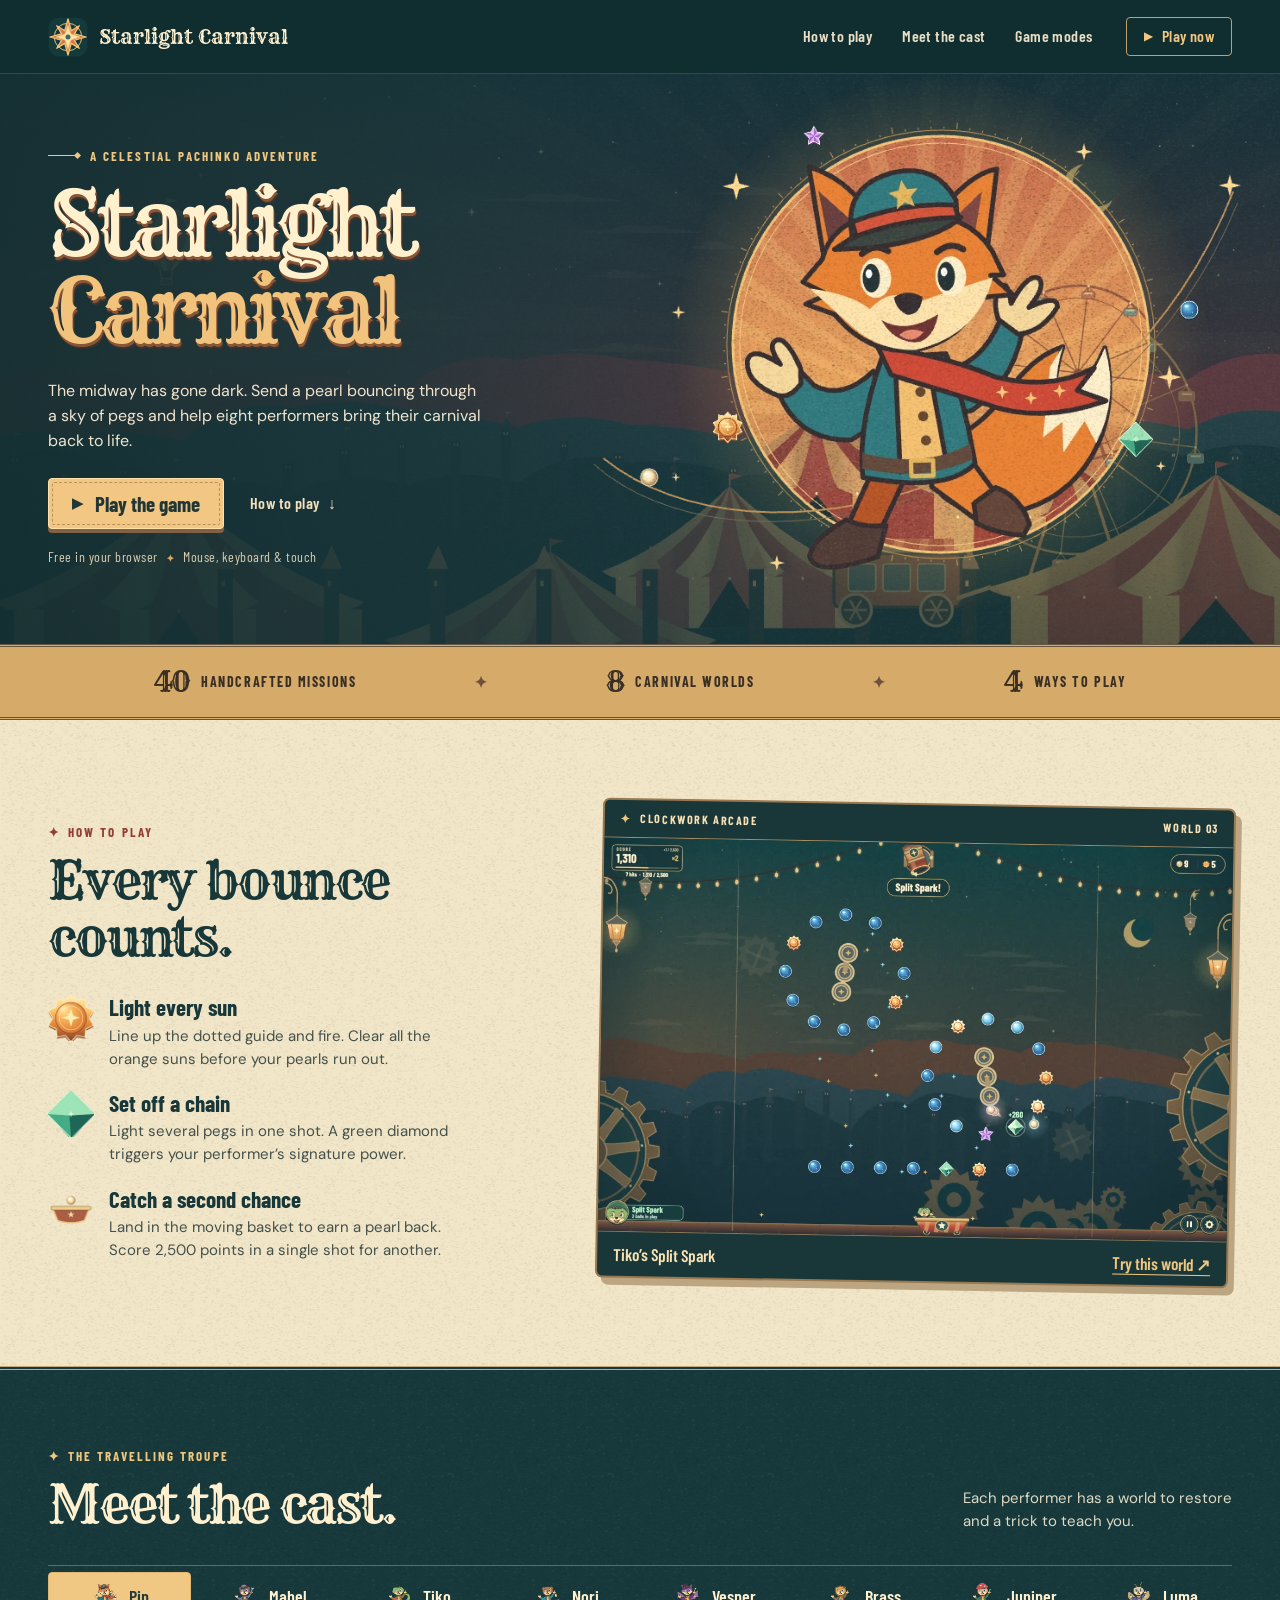
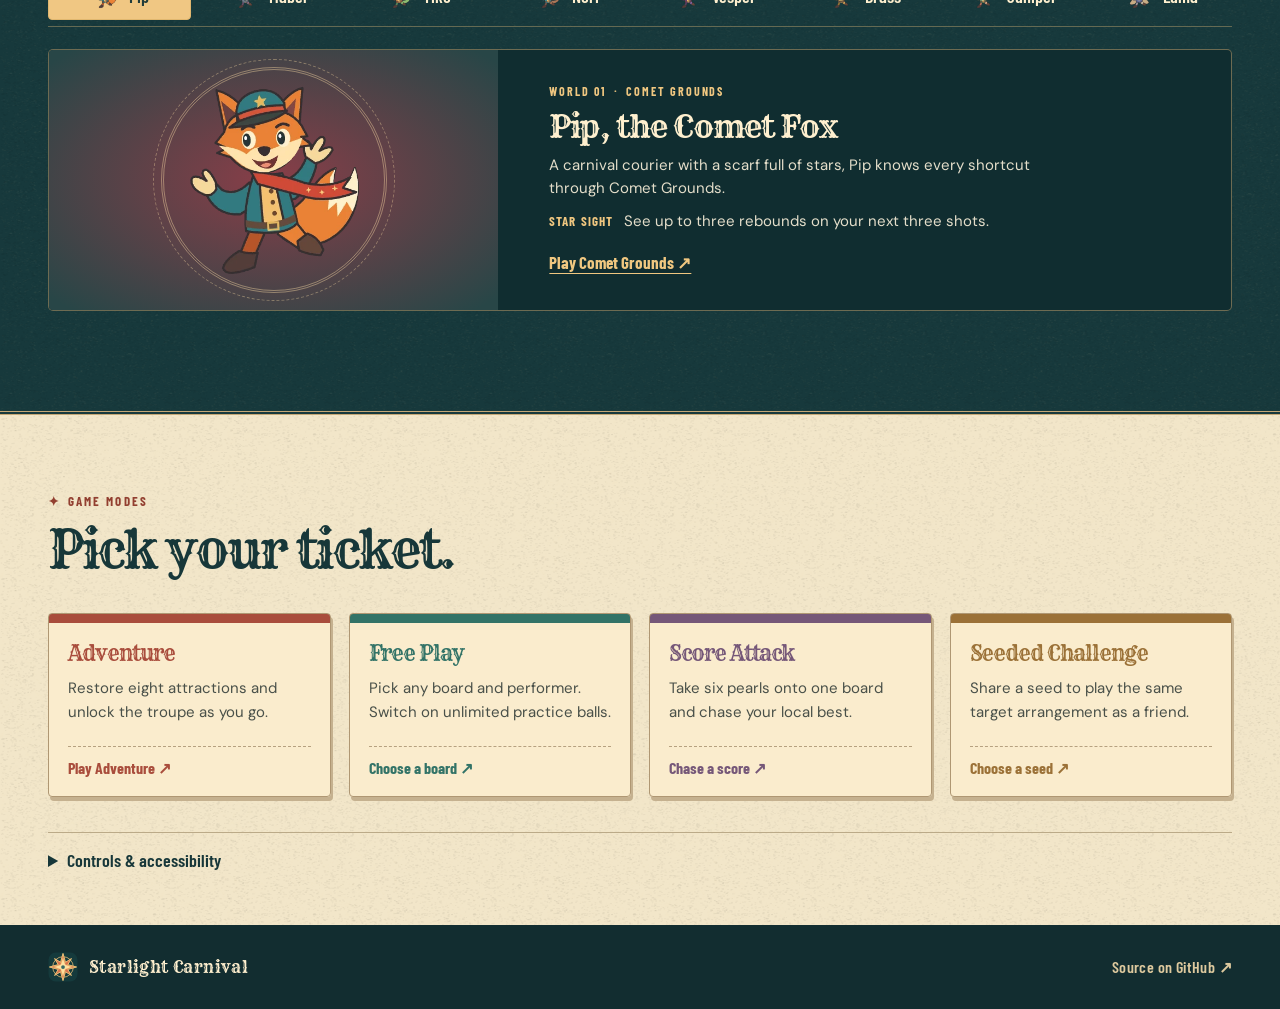
==== index.html @ bef86de9 "Publish Starlight Carnival with a playable midway and illustrated game site" ====
<!doctype html>
<html lang="en">
  <head>
    <meta charset="utf-8" />
    <meta name="viewport" content="width=device-width,initial-scale=1" />
    <meta name="theme-color" content="#173638" />
    <title>Starlight Carnival · A celestial pachinko adventure</title>
    <meta
      name="description"
      content="Aim, bounce and light up a travelling carnival. Play 40 handcrafted pachinko missions with eight celestial performers, right in your browser."
    />
    <meta property="og:title" content="Starlight Carnival" />
    <meta
      property="og:description"
      content="A celestial pachinko adventure. Eight performers. Forty missions. One travelling carnival to light up again."
    />
    <meta property="og:type" content="website" />
    <meta
      property="og:image"
      content="https://nearbycoder.github.io/starlight-carnival/assets/midway/postcard.png"
    />
    <meta name="twitter:card" content="summary_large_image" />
    <link rel="icon" href="./assets/icon.svg" type="image/svg+xml" />
    <link rel="preconnect" href="https://fonts.googleapis.com" />
    <link rel="preconnect" href="https://fonts.gstatic.com" crossorigin />
    <link
      href="https://fonts.googleapis.com/css2?family=Barlow+Condensed:wght@500;600;700;800&family=DM+Sans:wght@400;500;600;700&family=Rye&display=swap"
      rel="stylesheet"
    />
    <link rel="stylesheet" href="./assets/midway.css" />
    <script defer src="./assets/midway.js"></script>
  </head>
  <body>
    <a class="skip" href="#main">Skip to content</a>
    <header>
      <div class="wrap mast">
        <a class="brand" href="./" aria-label="Starlight Carnival home"
          ><img alt="" width="40" height="40" src="./assets/icon.svg" /><span
            >Starlight Carnival</span
          ></a
        >
        <nav aria-label="Main navigation">
          <a href="#how">How to play</a><a href="#cast">Meet the cast</a
          ><a href="#modes">Game modes</a>
        </nav>
        <a class="entry" href="./play/index.html?mode=adventure"
          ><span aria-hidden="true">▶</span> Play now</a
        >
      </div>
    </header>
    <main id="main">
      <section class="hero" aria-labelledby="hero-title">
        <div class="wrap hero-grid">
          <div class="hero-copy">
            <p class="kicker"><span></span>A celestial pachinko adventure</p>
            <h1 id="hero-title">Starlight<br /><em>Carnival</em></h1>
            <p class="lede">
              The midway has gone dark. Send a pearl bouncing through a sky of
              pegs and help eight performers bring their carnival back to life.
            </p>
            <div class="actions">
              <a class="ticket" href="./play/index.html?mode=adventure"
                ><span aria-hidden="true">▶</span> Play the game</a
              ><a class="quiet-link" href="#how"
                >How to play <span aria-hidden="true">↓</span></a
              >
            </div>
            <p class="platform">
              Free in your browser <b>✦</b> Mouse, keyboard &amp; touch
            </p>
          </div>
          <div class="hero-art">
            <img
              width="860"
              height="660"
              fetchpriority="high"
              src="./assets/midway/comet-poster.webp"
              alt="Pip the Comet Fox waves from a sunset carnival surrounded by stars and jewel pegs."
            />
          </div>
        </div>
      </section>
      <div class="bill">
        <div class="wrap bill-inner">
          <span><strong>40</strong> handcrafted missions</span
          ><i aria-hidden="true">✦</i
          ><span><strong>8</strong> carnival worlds</span
          ><i aria-hidden="true">✦</i
          ><span><strong>4</strong> ways to play</span>
        </div>
      </div>
      <section id="how" class="paper">
        <div class="wrap how-grid">
          <div>
            <p class="eyebrow">How to play</p>
            <h2>Every bounce<br />counts.</h2>
            <ol class="rules">
              <li>
                <img
                  src="./assets/midway/sun.webp"
                  width="46"
                  height="46"
                  alt=""
                />
                <div>
                  <h3>Light every sun</h3>
                  <p>
                    Line up the dotted guide and fire. Clear all the orange suns
                    before your pearls run out.
                  </p>
                </div>
              </li>
              <li>
                <img
                  src="./assets/midway/gem.webp"
                  width="46"
                  height="46"
                  alt=""
                />
                <div>
                  <h3>Set off a chain</h3>
                  <p>
                    Light several pegs in one shot. A green diamond triggers
                    your performer’s signature power.
                  </p>
                </div>
              </li>
              <li>
                <img
                  src="./assets/midway/basket.webp"
                  width="46"
                  height="46"
                  alt=""
                />
                <div>
                  <h3>Catch a second chance</h3>
                  <p>
                    Land in the moving basket to earn a pearl back. Score 2,500
                    points in a single shot for another.
                  </p>
                </div>
              </li>
            </ol>
          </div>
          <figure class="game-card">
            <div class="frame-top">
              <span>Clockwork Arcade</span><span>World 03</span>
            </div>
            <img
              src="./assets/midway/multiball.webp"
              width="1080"
              height="675"
              loading="lazy"
              alt="Three glowing pearls fall through the clockwork board after Tiko activates Split Spark."
            />
            <figcaption>
              <span>Tiko’s Split Spark</span
              ><a href="./play/index.html?mode=free-play&amp;world=3"
                >Try this world ↗</a
              >
            </figcaption>
          </figure>
        </div>
      </section>
      <section id="cast" class="troupe">
        <div class="wrap">
          <p class="eyebrow">The travelling troupe</p>
          <div class="section-head">
            <h2>Meet the cast.</h2>
            <p>
              Each performer has a world to restore<br class="wide" />
              and a trick to teach you.
            </p>
          </div>
          <div
            class="act-picker"
            role="group"
            aria-label="Choose a performer"
            hidden
          >
            <button
              type="button"
              data-act="1"
              aria-controls="act-1"
              aria-pressed="true"
            >
              <img
                src="./assets/midway/act-1.webp"
                width="33"
                height="36"
                alt=""
                loading="lazy"
              />Pip</button
            ><button
              type="button"
              data-act="2"
              aria-controls="act-2"
              aria-pressed="false"
            >
              <img
                src="./assets/midway/act-2.webp"
                width="33"
                height="36"
                alt=""
                loading="lazy"
              />Mabel</button
            ><button
              type="button"
              data-act="3"
              aria-controls="act-3"
              aria-pressed="false"
            >
              <img
                src="./assets/midway/act-3.webp"
                width="33"
                height="36"
                alt=""
                loading="lazy"
              />Tiko</button
            ><button
              type="button"
              data-act="4"
              aria-controls="act-4"
              aria-pressed="false"
            >
              <img
                src="./assets/midway/act-4.webp"
                width="33"
                height="36"
                alt=""
                loading="lazy"
              />Nori</button
            ><button
              type="button"
              data-act="5"
              aria-controls="act-5"
              aria-pressed="false"
            >
              <img
                src="./assets/midway/act-5.webp"
                width="33"
                height="36"
                alt=""
                loading="lazy"
              />Vesper</button
            ><button
              type="button"
              data-act="6"
              aria-controls="act-6"
              aria-pressed="false"
            >
              <img
                src="./assets/midway/act-6.webp"
                width="33"
                height="36"
                alt=""
                loading="lazy"
              />Brass</button
            ><button
              type="button"
              data-act="7"
              aria-controls="act-7"
              aria-pressed="false"
            >
              <img
                src="./assets/midway/act-7.webp"
                width="33"
                height="36"
                alt=""
                loading="lazy"
              />Juniper</button
            ><button
              type="button"
              data-act="8"
              aria-controls="act-8"
              aria-pressed="false"
            >
              <img
                src="./assets/midway/act-8.webp"
                width="33"
                height="36"
                alt=""
                loading="lazy"
              />Luma
            </button>
          </div>
          <article class="act" id="act-1">
            <div class="act-portrait" style="--act-color: #893e48">
              <img
                src="./assets/midway/act-1.webp"
                width="470"
                height="430"
                loading="lazy"
                alt="Pip, the Comet Fox"
              />
            </div>
            <div class="act-copy">
              <p class="act-number">World 01 &nbsp;·&nbsp; Comet Grounds</p>
              <h3>Pip, the Comet Fox</h3>
              <p>
                A carnival courier with a scarf full of stars, Pip knows every
                shortcut through Comet Grounds.
              </p>
              <p>
                <b class="power-name">Star Sight</b> See up to three rebounds on
                your next three shots.
              </p>
              <a
                class="world-link"
                href="./play/index.html?mode=free-play&amp;world=1"
                >Play Comet Grounds ↗</a
              >
            </div>
          </article>
          <article class="act" id="act-2">
            <div class="act-portrait" style="--act-color: #505776">
              <img
                src="./assets/midway/act-2.webp"
                width="470"
                height="430"
                loading="lazy"
                alt="Mabel, the Moon Bear"
              />
            </div>
            <div class="act-copy">
              <p class="act-number">World 02 &nbsp;·&nbsp; Moonwork Midway</p>
              <h3>Mabel, the Moon Bear</h3>
              <p>
                When the Moonwheel stalls, Mabel arrives with a steady paw and
                an oversized wrench.
              </p>
              <p>
                <b class="power-name">Moon Basket</b> Double the basket’s width
                for this shot and the next two.
              </p>
              <a
                class="world-link"
                href="./play/index.html?mode=free-play&amp;world=2"
                >Play Moonwork Midway ↗</a
              >
            </div>
          </article>
          <article class="act" id="act-3">
            <div class="act-portrait" style="--act-color: #674635">
              <img
                src="./assets/midway/act-3.webp"
                width="470"
                height="430"
                loading="lazy"
                alt="Tiko, the Clockwork Gecko"
              />
            </div>
            <div class="act-copy">
              <p class="act-number">World 03 &nbsp;·&nbsp; Clockwork Arcade</p>
              <h3>Tiko, the Clockwork Gecko</h3>
              <p>
                Every button in the Clockwork Arcade has a purpose. Tiko intends
                to press them all.
              </p>
              <p>
                <b class="power-name">Split Spark</b> Release two more pearls
                into the current shot.
              </p>
              <a
                class="world-link"
                href="./play/index.html?mode=free-play&amp;world=3"
                >Play Clockwork Arcade ↗</a
              >
            </div>
          </article>
          <article class="act" id="act-4">
            <div class="act-portrait" style="--act-color: #287d80">
              <img
                src="./assets/midway/act-4.webp"
                width="470"
                height="430"
                loading="lazy"
                alt="Nori, the Tide Otter"
              />
            </div>
            <div class="act-copy">
              <p class="act-number">World 04 &nbsp;·&nbsp; Lantern Lagoon</p>
              <h3>Nori, the Tide Otter</h3>
              <p>
                Nori keeps the lanterns afloat and the audience on its toes at
                the lagoon’s floating stage.
              </p>
              <p>
                <b class="power-name">Bubble Lift</b> Give each pearl one upward
                rescue above the drain.
              </p>
              <a
                class="world-link"
                href="./play/index.html?mode=free-play&amp;world=4"
                >Play Lantern Lagoon ↗</a
              >
            </div>
          </article>
          <article class="act" id="act-5">
            <div class="act-portrait" style="--act-color: #773958">
              <img
                src="./assets/midway/act-5.webp"
                width="470"
                height="430"
                loading="lazy"
                alt="Vesper, the Velvet Bat"
              />
            </div>
            <div class="act-copy">
              <p class="act-number">
                World 05 &nbsp;·&nbsp; Velvet Sky Theatre
              </p>
              <h3>Vesper, the Velvet Bat</h3>
              <p>
                Behind the velvet curtains, Vesper turns each shot into a little
                piece of stage magic.
              </p>
              <p>
                <b class="power-name">Echo Pulse</b> Send out a ring that lights
                nearby pegs.
              </p>
              <a
                class="world-link"
                href="./play/index.html?mode=free-play&amp;world=5"
                >Play Velvet Sky Theatre ↗</a
              >
            </div>
          </article>
          <article class="act" id="act-6">
            <div class="act-portrait" style="--act-color: #8c4e3e">
              <img
                src="./assets/midway/act-6.webp"
                width="470"
                height="430"
                loading="lazy"
                alt="Brass, the Lion Automaton"
              />
            </div>
            <div class="act-copy">
              <p class="act-number">
                World 06 &nbsp;·&nbsp; Brassbound Heights
              </p>
              <h3>Brass, the Lion Automaton</h3>
              <p>
                The pavilion’s retired strongman speaks softly enough to hear
                the Great Gong sing.
              </p>
              <p>
                <b class="power-name">Meteor Ball</b> Pierce the first six pegs
                on your next shot.
              </p>
              <a
                class="world-link"
                href="./play/index.html?mode=free-play&amp;world=6"
                >Play Brassbound Heights ↗</a
              >
            </div>
          </article>
          <article class="act" id="act-7">
            <div class="act-portrait" style="--act-color: #39614e">
              <img
                src="./assets/midway/act-7.webp"
                width="470"
                height="430"
                loading="lazy"
                alt="Juniper, the Garden Witch"
              />
            </div>
            <div class="act-copy">
              <p class="act-number">World 07 &nbsp;·&nbsp; Wildbloom Gardens</p>
              <h3>Juniper, the Garden Witch</h3>
              <p>
                Juniper tends her greenhouse by lantern light, coaxing springy
                vines from the garden floor.
              </p>
              <p>
                <b class="power-name">Vine Bridge</b> Grow a curved vine that
                bounces pearls back into play.
              </p>
              <a
                class="world-link"
                href="./play/index.html?mode=free-play&amp;world=7"
                >Play Wildbloom Gardens ↗</a
              >
            </div>
          </article>
          <article class="act" id="act-8">
            <div class="act-portrait" style="--act-color: #384a75">
              <img
                src="./assets/midway/act-8.webp"
                width="470"
                height="430"
                loading="lazy"
                alt="Luma, the Star Moth"
              />
            </div>
            <div class="act-copy">
              <p class="act-number">World 08 &nbsp;·&nbsp; Starlight Summit</p>
              <h3>Luma, the Star Moth</h3>
              <p>
                Quiet wings and a steady light guide Luma to the carnival’s
                great lantern.
              </p>
              <p>
                <b class="power-name">Constellation</b> Link up to five suns.
                Strike one to light them all.
              </p>
              <a
                class="world-link"
                href="./play/index.html?mode=free-play&amp;world=8"
                >Play Starlight Summit ↗</a
              >
            </div>
          </article>
        </div>
      </section>
      <section id="modes" class="paper modes">
        <div class="wrap">
          <p class="eyebrow">Game modes</p>
          <h2>Pick your ticket.</h2>
          <div class="tickets">
            <a href="./play/index.html?mode=adventure" style="--stripe: #a94d3c"
              ><span>Adventure</span>
              <p>Restore eight attractions and unlock the troupe as you go.</p>
              <strong>Play Adventure ↗</strong></a
            >
            <a href="./play/index.html?mode=free-play" style="--stripe: #327367"
              ><span>Free Play</span>
              <p>
                Pick any board and performer. Switch on unlimited practice
                balls.
              </p>
              <strong>Choose a board ↗</strong></a
            >
            <a
              href="./play/index.html?mode=score-attack"
              style="--stripe: #755778"
              ><span>Score Attack</span>
              <p>Take six pearls onto one board and chase your local best.</p>
              <strong>Chase a score ↗</strong></a
            >
            <a href="./play/index.html?mode=seeded" style="--stripe: #9b7137"
              ><span>Seeded Challenge</span>
              <p>
                Share a seed to play the same target arrangement as a friend.
              </p>
              <strong>Choose a seed ↗</strong></a
            >
          </div>
          <details class="controls">
            <summary>Controls &amp; accessibility</summary>
            <p>
              <b>Mouse</b> Move to aim and click to fire. <b>Keyboard</b> Use
              the arrow keys to aim, Shift for fine adjustments and Space to
              fire. <b>Touch</b> Drag to aim, then tap Fire.
            </p>
            <p>
              Escape pauses the game. Open the gear for graphics quality,
              high-contrast aim, reduced motion and separate music and effects
              volumes. Campaign progress and records save in this browser.
            </p>
          </details>
        </div>
      </section>
    </main>
    <footer>
      <div class="wrap">
        <a class="brand" href="#main"
          ><img alt="" width="30" height="30" src="./assets/icon.svg" /><span
            >Starlight Carnival</span
          ></a
        ><a href="https://github.com/nearbycoder/starlight-carnival"
          >Source on GitHub ↗</a
        >
      </div>
    </footer>
  </body>
</html>
---- assets/midway.css ----
:root {
  color-scheme: light;
  --ink: #173739;
  --deep: #122d30;
  --cream: #fff0cf;
  --paper: #f2e6c9;
  --gold: #f0c780;
  --red: #923f30;
  --display: Rye, Georgia, serif;
  --cond: "Barlow Condensed", "Arial Narrow", sans-serif;
  --body: "DM Sans", Arial, sans-serif;
}
* {
  box-sizing: border-box;
}
html {
  scroll-behavior: smooth;
  scroll-padding-top: 82px;
}
body {
  margin: 0;
  font: 400 16px/1.55 var(--body);
  background: var(--deep);
  color: var(--cream);
}
a {
  color: inherit;
}
button {
  font: inherit;
  color: inherit;
  cursor: pointer;
}
img {
  display: block;
  max-width: 100%;
}
[hidden] {
  display: none !important;
}
a:focus-visible,
button:focus-visible,
summary:focus-visible {
  outline: 3px solid #d6823b;
  outline-offset: 4px;
}
.wrap {
  width: min(1220px, calc(100% - 96px));
  margin-inline: auto;
}
.skip {
  position: fixed;
  top: 10px;
  left: 10px;
  transform: translateY(-160%);
  z-index: 20;
  background: var(--gold);
  color: var(--ink);
  padding: 12px;
}
.skip:focus {
  transform: none;
}
header {
  position: sticky;
  top: 0;
  z-index: 5;
  background: #112e30f7;
  border-bottom: 1px solid #ab966644;
}
.mast,
footer .wrap {
  display: flex;
  align-items: center;
  gap: 26px;
}
.mast {
  height: 73px;
}
.brand {
  display: inline-flex;
  align-items: center;
  gap: 11px;
  text-decoration: none;
  white-space: nowrap;
  font: 400 clamp(16px, 1.55vw, 22px) / 1 var(--display);
  color: var(--cream);
}
.brand img {
  border-radius: 22%;
}
.mast nav {
  display: flex;
  gap: 30px;
  margin-left: auto;
}
.mast nav a,
.entry,
.quiet-link,
footer a {
  font: 600 16px/1.3 var(--cond);
  letter-spacing: 0.025em;
  text-decoration: none;
}
.mast nav a {
  color: #e7dec5;
}
.mast nav a:hover,
.quiet-link:hover,
footer a:hover {
  color: var(--gold);
  text-decoration: underline;
  text-underline-offset: 5px;
}
.entry {
  display: inline-flex;
  align-items: center;
  gap: 9px;
  padding: 8px 17px;
  border: 1px solid #c0a16c;
  border-radius: 4px;
  color: var(--gold);
  margin-left: 8px;
}
.entry:hover {
  background: #eec98a;
  color: var(--ink);
}
.entry span {
  font-size: 11px;
}
.hero {
  isolation: isolate;
  position: relative;
  overflow: hidden;
  background: #17383a;
}
.hero:before,
.hero:after,
.paper:before,
.troupe:before {
  content: "";
  position: absolute;
  inset: 0;
  z-index: -1;
  pointer-events: none;
}
.hero:before {
  background: url(midway/nightfall.webp) center 65% / cover;
  opacity: 0.64;
}
.hero:after {
  background:
    linear-gradient(
      90deg,
      #142f32e8 0%,
      #173337cb 28%,
      #18343a75 51%,
      #192b3112 75%
    ),
    linear-gradient(0deg, #0a282b5c, transparent 44%);
}
.hero-grid {
  display: grid;
  grid-template-columns: 49% 51%;
  align-items: center;
  min-height: clamp(500px, 43vw, 635px);
  position: relative;
}
.hero-copy {
  z-index: 1;
  padding: 48px 0 51px;
}
.kicker,
.eyebrow,
.platform,
.bill-inner,
.frame-top,
.act-number,
.power-name,
.tickets strong {
  font-family: var(--cond);
}
.kicker,
.eyebrow,
.act-number,
.power-name {
  font-weight: 700;
  text-transform: uppercase;
  letter-spacing: 0.16em;
  font-size: 13px;
  line-height: 1.25;
}
.kicker {
  display: flex;
  align-items: center;
  gap: 12px;
  color: var(--gold);
  margin: 0 0 18px;
}
.kicker span {
  width: 30px;
  height: 1px;
  background: var(--gold);
  position: relative;
}
.kicker span:after {
  content: "";
  position: absolute;
  right: -2px;
  top: -2px;
  width: 5px;
  height: 5px;
  transform: rotate(45deg);
  background: var(--gold);
}
h1,
h2,
.tickets a > span {
  font-family: var(--display);
  font-weight: 400;
}
h1 {
  font-size: clamp(60px, 6.85vw, 103px);
  line-height: 0.99;
  letter-spacing: -0.055em;
  margin: 0;
  color: #fff0ce;
  text-shadow:
    1px 3px #895537,
    2px 5px #3a3330;
}
h1 em {
  font-style: normal;
  color: #f1c37c;
}
.lede {
  max-width: 440px;
  color: #f1e5cf;
  font-size: clamp(16px, 1.25vw, 18px);
  margin: 24px 0;
}
.actions {
  display: flex;
  gap: 26px;
  align-items: center;
}
.ticket {
  position: relative;
  display: inline-flex;
  gap: 12px;
  align-items: center;
  justify-content: center;
  background: #f2c683;
  color: #203637;
  box-shadow: 0 4px #826045;
  border-radius: 4px;
  padding: 14px 23px;
  text-decoration: none;
  font: 700 21px/1 var(--cond);
  border: 1px solid #ffe1a9;
  transition:
    transform 0.16s,
    background 0.16s;
}
.ticket:after {
  content: "";
  position: absolute;
  inset: 3px;
  border: 1px dashed #8766418c;
  border-radius: 2px;
  pointer-events: none;
}
.ticket span {
  font: 700 14px/1 var(--body);
}
.ticket:hover {
  background: #ffda9d;
  transform: translateY(-2px);
}
.quiet-link {
  color: #f3e1bb;
}
.quiet-link span {
  padding-left: 5px;
}
.platform {
  font-size: 14px;
  letter-spacing: 0.035em;
  color: #d8cdb3;
  margin: 17px 0 0;
}
.platform b {
  color: #d8a764;
  padding: 0 5px;
  font-size: 10px;
}
.hero-art {
  width: 123%;
  margin-left: -11%;
  position: relative;
}
.hero-art img {
  width: 100%;
  height: auto;
}
.bill {
  background: #d6aa69;
  color: #392f24;
  border-block: 3px double #66543c;
}
.bill-inner {
  display: flex;
  align-items: center;
  justify-content: space-evenly;
  gap: 12px;
  min-height: 70px;
  text-transform: uppercase;
  letter-spacing: 0.11em;
  font-weight: 700;
  font-size: 14px;
}
.bill-inner span {
  display: flex;
  align-items: center;
  gap: 12px;
}
.bill strong {
  font: 400 28px/1 var(--display);
  letter-spacing: -0.06em;
}
.bill i {
  color: #705239;
  font-size: 16px;
  font-style: normal;
}
.paper,
.troupe {
  position: relative;
  isolation: isolate;
}
.paper {
  background: var(--paper);
  color: var(--ink);
}
.paper:before,
.troupe:before {
  background: url(midway/stock.webp) repeat;
  opacity: 0.48;
}
.how-grid {
  display: grid;
  grid-template-columns: 0.85fr 1.15fr;
  gap: 7%;
  align-items: center;
  padding-block: 83px;
}
.eyebrow {
  color: var(--red);
  margin: 0 0 12px;
  font-size: 13px;
}
.eyebrow:before {
  content: "✦";
  margin-right: 9px;
  letter-spacing: 0;
}
.paper h2,
.troupe h2 {
  font-size: clamp(38px, 4.1vw, 62px);
  line-height: 1.08;
  letter-spacing: -0.046em;
  margin: 0;
}
.rules {
  padding: 0;
  list-style: none;
  margin: 30px 0 0;
  display: grid;
  gap: 20px;
}
.rules li {
  display: flex;
  align-items: flex-start;
  gap: 15px;
}
.rules img {
  object-fit: contain;
  flex: 0 0 auto;
}
.rules h3,
.rules p {
  margin: 0;
}
.rules h3 {
  font: 700 23px/1.05 var(--cond);
}
.rules p,
.section-head p,
.act-copy > p:not(.act-number),
.tickets p,
.controls p {
  font-size: 15px;
  line-height: 1.55;
}
.rules p {
  margin-top: 5px;
  max-width: 370px;
  color: #44514b;
}
.game-card {
  margin: 0;
  position: relative;
  background: #193639;
  color: #f7e1b5;
  box-shadow: 6px 7px 0 #bca681;
  border: 2px solid #9a7950;
  border-radius: 7px;
  overflow: hidden;
  transform: rotate(1deg);
}
.frame-top,
.game-card figcaption {
  display: flex;
  justify-content: space-between;
  align-items: center;
  gap: 12px;
}
.frame-top {
  border-bottom: 1px solid #a78e62;
  font-size: 12px;
  letter-spacing: 0.13em;
  text-transform: uppercase;
  font-weight: 700;
  padding: 9px 15px;
}
.frame-top span:first-child:before {
  content: "✦";
  color: var(--gold);
  padding-right: 9px;
}
.game-card > img {
  height: auto;
  width: 100%;
}
.game-card figcaption {
  border-top: 1px solid #8a7959;
  padding: 12px 16px;
  font: 600 17px/1.2 var(--cond);
}
.game-card figcaption a,
.world-link {
  color: var(--gold);
  text-underline-offset: 4px;
}
.troupe {
  padding: 78px 0 86px;
  background: #17393c;
  color: var(--cream);
  border-block: 4px double #c5a776;
}
.troupe .eyebrow,
.act-number,
.power-name {
  color: var(--gold);
}
.section-head {
  display: flex;
  align-items: end;
  justify-content: space-between;
  gap: 22px;
}
.section-head p {
  margin: 0;
  color: #ddd9c4;
}
.act-picker {
  display: grid;
  grid-template-columns: repeat(8, 1fr);
  margin: 32px 0 22px;
  border-block: 1px solid #b29b6b80;
  padding: 6px 0;
  gap: 6px;
}
.act-picker button {
  display: flex;
  align-items: center;
  justify-content: center;
  gap: 7px;
  border: 1px solid transparent;
  border-radius: 4px;
  background: transparent;
  padding: 5px;
  font: 600 18px/1 var(--cond);
}
.act-picker button:hover {
  background: #2b5050;
}
.act-picker button[aria-pressed="true"] {
  background: #f0c783;
  color: #213c3a;
  border-color: #e1b76f;
}
.act-picker img {
  width: 33px;
  height: 36px;
  object-fit: contain;
}
.act {
  display: grid;
  grid-template-columns: 38% 62%;
  border: 1px solid #b49b6b91;
  background: #102d30;
  margin-bottom: 14px;
  overflow: hidden;
  border-radius: 5px;
}
.act-portrait {
  background: radial-gradient(
    ellipse at center,
    var(--act-color) 0%,
    #284647 95%
  );
  position: relative;
  display: grid;
  place-items: center;
  min-height: 260px;
  isolation: isolate;
  overflow: hidden;
}
.act-portrait:before {
  content: "";
  position: absolute;
  width: 220px;
  aspect-ratio: 1;
  border: 3px double #ffe0a76b;
  border-radius: 50%;
  outline: 1px dashed #ffe0a75e;
  outline-offset: 7px;
  z-index: -1;
}
.act-portrait img {
  width: auto;
  height: 235px;
  object-fit: contain;
}
.act-copy {
  padding: 28px clamp(22px, 4vw, 58px);
  align-self: center;
}
.act-number {
  font-size: 12px;
  margin: 0 0 8px;
}
.act-copy h3 {
  font: 400 clamp(24px, 2.5vw, 36px) / 1.2 var(--display);
  letter-spacing: -0.045em;
  margin: 0;
}
.act-copy > p:not(.act-number) {
  color: #e4deca;
  margin: 9px 0;
  max-width: 520px;
}
.act-copy .power-name {
  margin-right: 7px;
  letter-spacing: 0.08em;
}
.world-link {
  display: inline-block;
  margin-top: 10px;
  font: 700 17px var(--cond);
}
.modes {
  padding: 78px 0 54px;
}
.tickets {
  display: grid;
  grid-template-columns: repeat(4, 1fr);
  gap: 18px;
  margin: 35px 0;
}
.tickets a {
  display: flex;
  flex-direction: column;
  text-decoration: none;
  min-height: 184px;
  padding: 20px 19px 15px;
  background: linear-gradient(var(--stripe) 0 9px, #faeccd 9px);
  border: 1px solid #af9773;
  border-radius: 4px;
  box-shadow: 2px 4px #c5b18f;
  transition: transform 0.15s;
}
.tickets a:hover {
  transform: translateY(-4px);
}
.tickets a > span {
  margin: 7px 0 1px;
  font-size: clamp(19px, 1.65vw, 25px);
  line-height: 1.25;
  color: var(--stripe);
  letter-spacing: -0.05em;
}
.tickets p {
  margin: 9px 0 22px;
  color: #495049;
}
.tickets strong {
  margin-top: auto;
  padding-top: 9px;
  border-top: 1px dashed #b6a180;
  color: var(--stripe);
  font-size: 16px;
}
.controls {
  border-top: 1px solid #bbaa88;
  padding-top: 16px;
}
.controls summary {
  cursor: pointer;
  font: 600 18px var(--cond);
  width: fit-content;
}
.controls p {
  max-width: 800px;
}
footer .wrap {
  justify-content: space-between;
  min-height: 84px;
}
footer .brand {
  font: 400 16px var(--display);
}
footer a {
  color: #ddc99e;
}
@media (min-width: 1550px) {
  .hero-grid {
    min-height: 660px;
  }
}
@media (max-width: 950px) {
  .wrap {
    width: calc(100% - 56px);
  }
  .mast nav {
    gap: 18px;
  }
  .hero-grid {
    min-height: 480px;
  }
  .hero-art {
    width: 132%;
    margin-left: -14%;
  }
  .how-grid {
    gap: 5%;
    padding-block: 62px;
  }
  .act-picker button {
    flex-direction: column;
    gap: 2px;
    font-size: 15px;
  }
  .tickets {
    grid-template-columns: repeat(2, 1fr);
  }
  .tickets a {
    min-height: 154px;
  }
}
@media (max-width: 700px) {
  html {
    scroll-padding-top: 65px;
  }
  .wrap {
    width: calc(100% - 38px);
  }
  .mast {
    height: 60px;
    justify-content: space-between;
    gap: 8px;
  }
  .mast nav {
    display: none;
  }
  .brand {
    gap: 7px;
  }
  .brand img {
    width: 31px;
    height: 31px;
  }
  .entry {
    padding: 6px 12px;
  }
  .hero-grid {
    grid-template-columns: 1fr;
    min-height: 0;
  }
  .hero-copy {
    padding: 33px 0 0;
    text-align: center;
  }
  .kicker,
  .actions {
    justify-content: center;
  }
  .kicker {
    font-size: 11px;
    margin-bottom: 12px;
  }
  .kicker span {
    display: none;
  }
  h1 {
    font-size: clamp(58px, 13.5vw, 88px);
  }
  .lede {
    margin: 16px auto;
    font-size: 15px;
    max-width: 355px;
  }
  .hero-art {
    width: min(113%, 510px);
    justify-self: center;
    margin: -2px 0 -21px;
  }
  .hero-art img {
    max-height: 290px;
    object-fit: contain;
  }
  .hero:before {
    background-position: 67% center;
  }
  .hero:after {
    background: linear-gradient(#123034dd, #183738be 43%, #26373a22 88%);
  }
  .platform {
    font-size: 13px;
    margin-top: 13px;
  }
  .ticket {
    font-size: 19px;
    padding: 13px 18px;
  }
  .bill-inner {
    gap: 8px;
    text-align: center;
    min-height: 71px;
    font-size: 10px;
    line-height: 1.1;
    letter-spacing: 0.07em;
  }
  .bill-inner span {
    flex-direction: column;
    gap: 5px;
    flex: 1;
  }
  .bill strong {
    font-size: 24px;
  }
  .bill i {
    font-size: 10px;
  }
  .how-grid {
    grid-template-columns: 1fr;
    padding-block: 48px;
    gap: 28px;
  }
  .how-grid h2 br {
    display: none;
  }
  .rules {
    margin-top: 24px;
    gap: 17px;
  }
  .rules p {
    max-width: none;
  }
  .game-card {
    transform: none;
  }
  .troupe,
  .modes {
    padding-block: 48px;
  }
  .section-head {
    display: block;
  }
  .section-head p {
    margin-top: 12px;
  }
  .wide {
    display: none;
  }
  .act-picker {
    grid-template-columns: repeat(4, 1fr);
    margin: 20px 0 15px;
    gap: 4px;
  }
  .act-picker button {
    flex-direction: row;
    gap: 3px;
    font-size: 15px;
    justify-content: flex-start;
  }
  .act-picker img {
    width: 26px;
    height: 30px;
  }
  .act {
    grid-template-columns: 1fr;
  }
  .act-portrait {
    min-height: 185px;
  }
  .act-portrait:before {
    width: 156px;
  }
  .act-portrait img {
    height: 180px;
  }
  .act-copy {
    padding: 22px;
  }
  .tickets {
    gap: 12px;
    margin: 23px 0;
  }
  .tickets a {
    padding: 15px 12px 11px;
  }
  .tickets p {
    font-size: 13px;
  }
  .tickets strong {
    font-size: 14px;
  }
  .controls p {
    font-size: 14px;
  }
  footer .wrap {
    min-height: 66px;
    gap: 6px;
  }
  footer .brand {
    font-size: 13px;
  }
  footer a {
    font-size: 14px;
  }
}
@media (prefers-reduced-motion: reduce) {
  html {
    scroll-behavior: auto;
  }
  *,
  *:before,
  *:after {
    transition: none !important;
  }
}
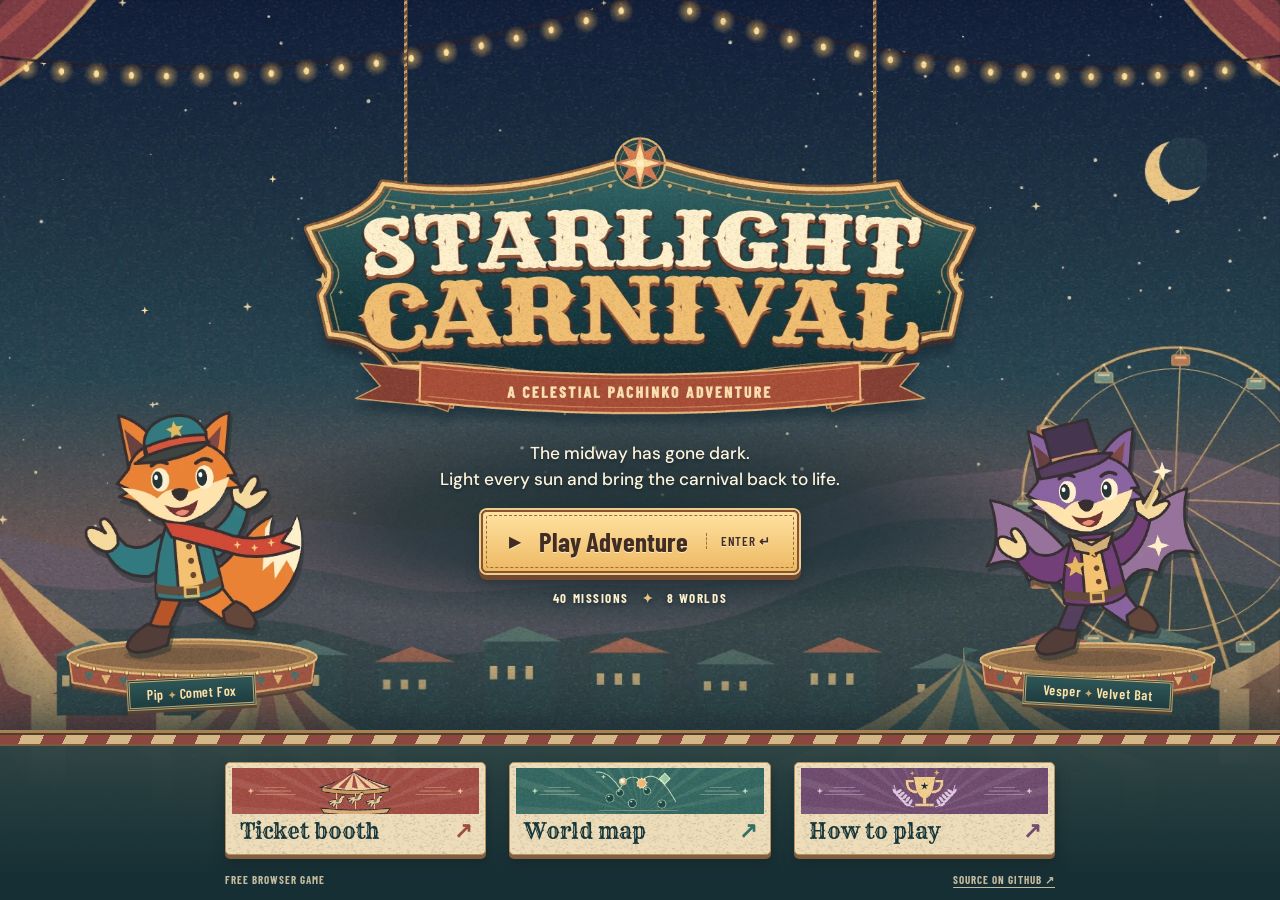
==== commit a34bac67: "Make the website a playable carnival entrance with a route map and ticket booth" ====
--- a/index.html
+++ b/index.html
@@ -27,505 +27,130 @@
       href="https://fonts.googleapis.com/css2?family=Barlow+Condensed:wght@500;600;700;800&family=DM+Sans:wght@400;500;600;700&family=Rye&display=swap"
       rel="stylesheet"
     />
-    <link rel="stylesheet" href="./assets/midway.css" />
-    <script defer src="./assets/midway.js"></script>
+    <link rel="stylesheet" href="./assets/midway.css?v=entrance-2" />
+    <script defer src="./assets/midway.js?v=entrance-2"></script>
   </head>
+
   <body>
-    <a class="skip" href="#main">Skip to content</a>
-    <header>
-      <div class="wrap mast">
-        <a class="brand" href="./" aria-label="Starlight Carnival home"
-          ><img alt="" width="40" height="40" src="./assets/icon.svg" /><span
-            >Starlight Carnival</span
-          ></a
-        >
-        <nav aria-label="Main navigation">
-          <a href="#how">How to play</a><a href="#cast">Meet the cast</a
-          ><a href="#modes">Game modes</a>
-        </nav>
-        <a class="entry" href="./play/index.html?mode=adventure"
-          ><span aria-hidden="true">▶</span> Play now</a
-        >
-      </div>
-    </header>
+    <a class="skip" href="#main">Skip to carnival</a>
     <main id="main">
-      <section class="hero" aria-labelledby="hero-title">
-        <div class="wrap hero-grid">
-          <div class="hero-copy">
-            <p class="kicker"><span></span>A celestial pachinko adventure</p>
-            <h1 id="hero-title">Starlight<br /><em>Carnival</em></h1>
-            <p class="lede">
-              The midway has gone dark. Send a pearl bouncing through a sky of
-              pegs and help eight performers bring their carnival back to life.
-            </p>
-            <div class="actions">
-              <a class="ticket" href="./play/index.html?mode=adventure"
-                ><span aria-hidden="true">▶</span> Play the game</a
-              ><a class="quiet-link" href="#how"
-                >How to play <span aria-hidden="true">↓</span></a
+      <section id="entrance" class="gate" aria-label="Carnival entrance">
+        <div class="stage">
+          <div class="houselights" aria-hidden="true">
+            <i></i><i></i><i></i><i></i><i></i>
+          </div>
+          <div class="centerpiece">
+            <h1 tabindex="-1">
+              <img
+                src="./assets/midway/marquee.webp"
+                width="1100"
+                height="468"
+                fetchpriority="high"
+                alt="Starlight Carnival — A celestial pachinko adventure"
+              />
+            </h1>
+            <div class="invitation">
+              <p>
+                The midway has gone dark.<br />Light every sun and bring the
+                carnival back to life.
+              </p>
+              <a
+                class="admit"
+                aria-keyshortcuts="Enter"
+                href="./play/index.html?mode=adventure"
+                ><i aria-hidden="true">▶</i
+                ><span id="adventure-label">Play Adventure</span
+                ><kbd aria-hidden="true">Enter ↵</kbd></a
               >
+              <small id="progress">40 missions <b>✦</b> 8 worlds</small>
             </div>
-            <p class="platform">
-              Free in your browser <b>✦</b> Mouse, keyboard &amp; touch
-            </p>
-          </div>
-          <div class="hero-art">
-            <img
-              width="860"
-              height="660"
-              fetchpriority="high"
-              src="./assets/midway/comet-poster.webp"
-              alt="Pip the Comet Fox waves from a sunset carnival surrounded by stars and jewel pegs."
-            />
+          </div>
+          <a
+            class="host fox"
+            href="#cast"
+            data-host="1"
+            aria-label="Meet Pip in Comet Grounds"
+            ><img
+              src="./assets/midway/act-1.webp"
+              width="470"
+              height="430"
+              alt=""
+            /><span>Pip <b>✦</b> Comet Fox</span></a
+          >
+          <a
+            class="host mage"
+            href="#cast"
+            data-host="5"
+            aria-label="Meet Vesper in Velvet Sky Theatre"
+            ><img
+              src="./assets/midway/act-5.webp"
+              width="470"
+              height="430"
+              alt=""
+            /><span>Vesper <b>✦</b> Velvet Bat</span></a
+          >
+        </div>
+        <div class="counter">
+          <nav class="passes" aria-label="Explore the carnival">
+            <a href="#modes" class="pass" style="--stripe: #994c42"
+              ><img
+                src="./assets/midway/ticket-0.webp"
+                width="420"
+                height="88"
+                alt=""
+              /><span>Ticket booth</span><b aria-hidden="true">↗</b></a
+            ><a href="#cast" class="pass" style="--stripe: #336f64"
+              ><img
+                src="./assets/midway/ticket-1.webp"
+                width="420"
+                height="88"
+                alt=""
+              /><span>World map</span><b aria-hidden="true">↗</b></a
+            ><a href="#how" class="pass" style="--stripe: #714a6d"
+              ><img
+                src="./assets/midway/ticket-2.webp"
+                width="420"
+                height="88"
+                alt=""
+              /><span>How to play</span><b aria-hidden="true">↗</b></a
+            >
+          </nav>
+          <div class="sill">
+            <span>Free browser game</span
+            ><a href="https://github.com/nearbycoder/starlight-carnival"
+              >Source on GitHub ↗</a
+            >
           </div>
         </div>
       </section>
-      <div class="bill">
-        <div class="wrap bill-inner">
-          <span><strong>40</strong> handcrafted missions</span
-          ><i aria-hidden="true">✦</i
-          ><span><strong>8</strong> carnival worlds</span
-          ><i aria-hidden="true">✦</i
-          ><span><strong>4</strong> ways to play</span>
-        </div>
-      </div>
-      <section id="how" class="paper">
-        <div class="wrap how-grid">
-          <div>
-            <p class="eyebrow">How to play</p>
-            <h2>Every bounce<br />counts.</h2>
-            <ol class="rules">
-              <li>
-                <img
-                  src="./assets/midway/sun.webp"
-                  width="46"
-                  height="46"
-                  alt=""
-                />
-                <div>
-                  <h3>Light every sun</h3>
-                  <p>
-                    Line up the dotted guide and fire. Clear all the orange suns
-                    before your pearls run out.
-                  </p>
-                </div>
-              </li>
-              <li>
-                <img
-                  src="./assets/midway/gem.webp"
-                  width="46"
-                  height="46"
-                  alt=""
-                />
-                <div>
-                  <h3>Set off a chain</h3>
-                  <p>
-                    Light several pegs in one shot. A green diamond triggers
-                    your performer’s signature power.
-                  </p>
-                </div>
-              </li>
-              <li>
-                <img
-                  src="./assets/midway/basket.webp"
-                  width="46"
-                  height="46"
-                  alt=""
-                />
-                <div>
-                  <h3>Catch a second chance</h3>
-                  <p>
-                    Land in the moving basket to earn a pearl back. Score 2,500
-                    points in a single shot for another.
-                  </p>
-                </div>
-              </li>
-            </ol>
-          </div>
-          <figure class="game-card">
-            <div class="frame-top">
-              <span>Clockwork Arcade</span><span>World 03</span>
-            </div>
-            <img
-              src="./assets/midway/multiball.webp"
-              width="1080"
-              height="675"
-              loading="lazy"
-              alt="Three glowing pearls fall through the clockwork board after Tiko activates Split Spark."
-            />
-            <figcaption>
-              <span>Tiko’s Split Spark</span
-              ><a href="./play/index.html?mode=free-play&amp;world=3"
-                >Try this world ↗</a
-              >
-            </figcaption>
-          </figure>
-        </div>
-      </section>
-      <section id="cast" class="troupe">
-        <div class="wrap">
-          <p class="eyebrow">The travelling troupe</p>
-          <div class="section-head">
-            <h2>Meet the cast.</h2>
-            <p>
-              Each performer has a world to restore<br class="wide" />
-              and a trick to teach you.
-            </p>
-          </div>
-          <div
-            class="act-picker"
-            role="group"
-            aria-label="Choose a performer"
-            hidden
-          >
-            <button
-              type="button"
-              data-act="1"
-              aria-controls="act-1"
-              aria-pressed="true"
-            >
-              <img
-                src="./assets/midway/act-1.webp"
-                width="33"
-                height="36"
-                alt=""
-                loading="lazy"
-              />Pip</button
-            ><button
-              type="button"
-              data-act="2"
-              aria-controls="act-2"
-              aria-pressed="false"
-            >
-              <img
-                src="./assets/midway/act-2.webp"
-                width="33"
-                height="36"
-                alt=""
-                loading="lazy"
-              />Mabel</button
-            ><button
-              type="button"
-              data-act="3"
-              aria-controls="act-3"
-              aria-pressed="false"
-            >
-              <img
-                src="./assets/midway/act-3.webp"
-                width="33"
-                height="36"
-                alt=""
-                loading="lazy"
-              />Tiko</button
-            ><button
-              type="button"
-              data-act="4"
-              aria-controls="act-4"
-              aria-pressed="false"
-            >
-              <img
-                src="./assets/midway/act-4.webp"
-                width="33"
-                height="36"
-                alt=""
-                loading="lazy"
-              />Nori</button
-            ><button
-              type="button"
-              data-act="5"
-              aria-controls="act-5"
-              aria-pressed="false"
-            >
-              <img
-                src="./assets/midway/act-5.webp"
-                width="33"
-                height="36"
-                alt=""
-                loading="lazy"
-              />Vesper</button
-            ><button
-              type="button"
-              data-act="6"
-              aria-controls="act-6"
-              aria-pressed="false"
-            >
-              <img
-                src="./assets/midway/act-6.webp"
-                width="33"
-                height="36"
-                alt=""
-                loading="lazy"
-              />Brass</button
-            ><button
-              type="button"
-              data-act="7"
-              aria-controls="act-7"
-              aria-pressed="false"
-            >
-              <img
-                src="./assets/midway/act-7.webp"
-                width="33"
-                height="36"
-                alt=""
-                loading="lazy"
-              />Juniper</button
-            ><button
-              type="button"
-              data-act="8"
-              aria-controls="act-8"
-              aria-pressed="false"
-            >
-              <img
-                src="./assets/midway/act-8.webp"
-                width="33"
-                height="36"
-                alt=""
-                loading="lazy"
-              />Luma
-            </button>
-          </div>
-          <article class="act" id="act-1">
-            <div class="act-portrait" style="--act-color: #893e48">
-              <img
-                src="./assets/midway/act-1.webp"
-                width="470"
-                height="430"
-                loading="lazy"
-                alt="Pip, the Comet Fox"
-              />
-            </div>
-            <div class="act-copy">
-              <p class="act-number">World 01 &nbsp;·&nbsp; Comet Grounds</p>
-              <h3>Pip, the Comet Fox</h3>
-              <p>
-                A carnival courier with a scarf full of stars, Pip knows every
-                shortcut through Comet Grounds.
-              </p>
-              <p>
-                <b class="power-name">Star Sight</b> See up to three rebounds on
-                your next three shots.
-              </p>
-              <a
-                class="world-link"
-                href="./play/index.html?mode=free-play&amp;world=1"
-                >Play Comet Grounds ↗</a
-              >
-            </div>
-          </article>
-          <article class="act" id="act-2">
-            <div class="act-portrait" style="--act-color: #505776">
-              <img
-                src="./assets/midway/act-2.webp"
-                width="470"
-                height="430"
-                loading="lazy"
-                alt="Mabel, the Moon Bear"
-              />
-            </div>
-            <div class="act-copy">
-              <p class="act-number">World 02 &nbsp;·&nbsp; Moonwork Midway</p>
-              <h3>Mabel, the Moon Bear</h3>
-              <p>
-                When the Moonwheel stalls, Mabel arrives with a steady paw and
-                an oversized wrench.
-              </p>
-              <p>
-                <b class="power-name">Moon Basket</b> Double the basket’s width
-                for this shot and the next two.
-              </p>
-              <a
-                class="world-link"
-                href="./play/index.html?mode=free-play&amp;world=2"
-                >Play Moonwork Midway ↗</a
-              >
-            </div>
-          </article>
-          <article class="act" id="act-3">
-            <div class="act-portrait" style="--act-color: #674635">
-              <img
-                src="./assets/midway/act-3.webp"
-                width="470"
-                height="430"
-                loading="lazy"
-                alt="Tiko, the Clockwork Gecko"
-              />
-            </div>
-            <div class="act-copy">
-              <p class="act-number">World 03 &nbsp;·&nbsp; Clockwork Arcade</p>
-              <h3>Tiko, the Clockwork Gecko</h3>
-              <p>
-                Every button in the Clockwork Arcade has a purpose. Tiko intends
-                to press them all.
-              </p>
-              <p>
-                <b class="power-name">Split Spark</b> Release two more pearls
-                into the current shot.
-              </p>
-              <a
-                class="world-link"
-                href="./play/index.html?mode=free-play&amp;world=3"
-                >Play Clockwork Arcade ↗</a
-              >
-            </div>
-          </article>
-          <article class="act" id="act-4">
-            <div class="act-portrait" style="--act-color: #287d80">
-              <img
-                src="./assets/midway/act-4.webp"
-                width="470"
-                height="430"
-                loading="lazy"
-                alt="Nori, the Tide Otter"
-              />
-            </div>
-            <div class="act-copy">
-              <p class="act-number">World 04 &nbsp;·&nbsp; Lantern Lagoon</p>
-              <h3>Nori, the Tide Otter</h3>
-              <p>
-                Nori keeps the lanterns afloat and the audience on its toes at
-                the lagoon’s floating stage.
-              </p>
-              <p>
-                <b class="power-name">Bubble Lift</b> Give each pearl one upward
-                rescue above the drain.
-              </p>
-              <a
-                class="world-link"
-                href="./play/index.html?mode=free-play&amp;world=4"
-                >Play Lantern Lagoon ↗</a
-              >
-            </div>
-          </article>
-          <article class="act" id="act-5">
-            <div class="act-portrait" style="--act-color: #773958">
-              <img
-                src="./assets/midway/act-5.webp"
-                width="470"
-                height="430"
-                loading="lazy"
-                alt="Vesper, the Velvet Bat"
-              />
-            </div>
-            <div class="act-copy">
-              <p class="act-number">
-                World 05 &nbsp;·&nbsp; Velvet Sky Theatre
-              </p>
-              <h3>Vesper, the Velvet Bat</h3>
-              <p>
-                Behind the velvet curtains, Vesper turns each shot into a little
-                piece of stage magic.
-              </p>
-              <p>
-                <b class="power-name">Echo Pulse</b> Send out a ring that lights
-                nearby pegs.
-              </p>
-              <a
-                class="world-link"
-                href="./play/index.html?mode=free-play&amp;world=5"
-                >Play Velvet Sky Theatre ↗</a
-              >
-            </div>
-          </article>
-          <article class="act" id="act-6">
-            <div class="act-portrait" style="--act-color: #8c4e3e">
-              <img
-                src="./assets/midway/act-6.webp"
-                width="470"
-                height="430"
-                loading="lazy"
-                alt="Brass, the Lion Automaton"
-              />
-            </div>
-            <div class="act-copy">
-              <p class="act-number">
-                World 06 &nbsp;·&nbsp; Brassbound Heights
-              </p>
-              <h3>Brass, the Lion Automaton</h3>
-              <p>
-                The pavilion’s retired strongman speaks softly enough to hear
-                the Great Gong sing.
-              </p>
-              <p>
-                <b class="power-name">Meteor Ball</b> Pierce the first six pegs
-                on your next shot.
-              </p>
-              <a
-                class="world-link"
-                href="./play/index.html?mode=free-play&amp;world=6"
-                >Play Brassbound Heights ↗</a
-              >
-            </div>
-          </article>
-          <article class="act" id="act-7">
-            <div class="act-portrait" style="--act-color: #39614e">
-              <img
-                src="./assets/midway/act-7.webp"
-                width="470"
-                height="430"
-                loading="lazy"
-                alt="Juniper, the Garden Witch"
-              />
-            </div>
-            <div class="act-copy">
-              <p class="act-number">World 07 &nbsp;·&nbsp; Wildbloom Gardens</p>
-              <h3>Juniper, the Garden Witch</h3>
-              <p>
-                Juniper tends her greenhouse by lantern light, coaxing springy
-                vines from the garden floor.
-              </p>
-              <p>
-                <b class="power-name">Vine Bridge</b> Grow a curved vine that
-                bounces pearls back into play.
-              </p>
-              <a
-                class="world-link"
-                href="./play/index.html?mode=free-play&amp;world=7"
-                >Play Wildbloom Gardens ↗</a
-              >
-            </div>
-          </article>
-          <article class="act" id="act-8">
-            <div class="act-portrait" style="--act-color: #384a75">
-              <img
-                src="./assets/midway/act-8.webp"
-                width="470"
-                height="430"
-                loading="lazy"
-                alt="Luma, the Star Moth"
-              />
-            </div>
-            <div class="act-copy">
-              <p class="act-number">World 08 &nbsp;·&nbsp; Starlight Summit</p>
-              <h3>Luma, the Star Moth</h3>
-              <p>
-                Quiet wings and a steady light guide Luma to the carnival’s
-                great lantern.
-              </p>
-              <p>
-                <b class="power-name">Constellation</b> Link up to five suns.
-                Strike one to light them all.
-              </p>
-              <a
-                class="world-link"
-                href="./play/index.html?mode=free-play&amp;world=8"
-                >Play Starlight Summit ↗</a
-              >
-            </div>
-          </article>
-        </div>
-      </section>
-      <section id="modes" class="paper modes">
-        <div class="wrap">
-          <p class="eyebrow">Game modes</p>
-          <h2>Pick your ticket.</h2>
+      <section class="room" id="modes" aria-label="Ticket booth">
+        <div class="cabinet">
+          <div class="room-head">
+            <a class="back" href="#entrance" aria-label="Back to the entrance"
+              >‹ <span>Entrance</span></a
+            >
+            <h2 tabindex="-1">Ticket booth</h2>
+            <img src="./assets/icon.svg" width="31" height="31" alt="" />
+          </div>
+          <p class="intro">Choose your game ticket.</p>
           <div class="tickets">
             <a href="./play/index.html?mode=adventure" style="--stripe: #a94d3c"
-              ><span>Adventure</span>
+              ><img
+                src="./assets/midway/ticket-0.webp"
+                width="420"
+                height="88"
+                alt=""
+              /><span>Adventure</span>
               <p>Restore eight attractions and unlock the troupe as you go.</p>
               <strong>Play Adventure ↗</strong></a
             >
             <a href="./play/index.html?mode=free-play" style="--stripe: #327367"
-              ><span>Free Play</span>
+              ><img
+                src="./assets/midway/ticket-1.webp"
+                width="420"
+                height="88"
+                alt=""
+              /><span>Free Play</span>
               <p>
                 Pick any board and performer. Switch on unlimited practice
                 balls.
@@ -535,17 +160,464 @@
             <a
               href="./play/index.html?mode=score-attack"
               style="--stripe: #755778"
-              ><span>Score Attack</span>
+              ><img
+                src="./assets/midway/ticket-2.webp"
+                width="420"
+                height="88"
+                alt=""
+              /><span>Score Attack</span>
               <p>Take six pearls onto one board and chase your local best.</p>
               <strong>Chase a score ↗</strong></a
             >
             <a href="./play/index.html?mode=seeded" style="--stripe: #9b7137"
-              ><span>Seeded Challenge</span>
+              ><img
+                src="./assets/midway/ticket-3.webp"
+                width="420"
+                height="88"
+                alt=""
+              /><span>Seeded Challenge</span>
               <p>
                 Share a seed to play the same target arrangement as a friend.
               </p>
               <strong>Choose a seed ↗</strong></a
             >
+          </div>
+        </div>
+      </section>
+      <section class="room" id="cast" aria-label="World map">
+        <div class="cabinet atlas">
+          <div class="room-head">
+            <a class="back" href="#entrance" aria-label="Back to the entrance"
+              >‹ <span>Entrance</span></a
+            >
+            <h2 tabindex="-1">World map</h2>
+            <img src="./assets/icon.svg" width="31" height="31" alt="" />
+          </div>
+          <div class="atlas-layout">
+            <div class="map-sheet">
+              <h3>The travelling midway</h3>
+              <p>Choose a stop to meet its performer.</p>
+              <div
+                class="act-picker"
+                role="group"
+                aria-label="Choose a carnival world"
+              >
+                <button
+                  type="button"
+                  data-act="1"
+                  aria-controls="act-1"
+                  aria-pressed="true"
+                  style="--stop: 1"
+                >
+                  <b>1</b><span>Comet Grounds</span></button
+                ><button
+                  type="button"
+                  data-act="2"
+                  aria-controls="act-2"
+                  aria-pressed="false"
+                  style="--stop: 2"
+                >
+                  <b>2</b><span>Moonwork Midway</span></button
+                ><button
+                  type="button"
+                  data-act="3"
+                  aria-controls="act-3"
+                  aria-pressed="false"
+                  style="--stop: 3"
+                >
+                  <b>3</b><span>Clockwork Arcade</span></button
+                ><button
+                  type="button"
+                  data-act="4"
+                  aria-controls="act-4"
+                  aria-pressed="false"
+                  style="--stop: 4"
+                >
+                  <b>4</b><span>Lantern Lagoon</span></button
+                ><button
+                  type="button"
+                  data-act="5"
+                  aria-controls="act-5"
+                  aria-pressed="false"
+                  style="--stop: 5"
+                >
+                  <b>5</b><span>Velvet Sky Theatre</span></button
+                ><button
+                  type="button"
+                  data-act="6"
+                  aria-controls="act-6"
+                  aria-pressed="false"
+                  style="--stop: 6"
+                >
+                  <b>6</b><span>Brassbound Heights</span></button
+                ><button
+                  type="button"
+                  data-act="7"
+                  aria-controls="act-7"
+                  aria-pressed="false"
+                  style="--stop: 7"
+                >
+                  <b>7</b><span>Wildbloom Gardens</span></button
+                ><button
+                  type="button"
+                  data-act="8"
+                  aria-controls="act-8"
+                  aria-pressed="false"
+                  style="--stop: 8"
+                >
+                  <b>8</b><span>Starlight Summit</span>
+                </button>
+              </div>
+              <span class="compass" aria-hidden="true">✥</span>
+            </div>
+            <div class="acts">
+              <article class="act" id="act-1">
+                <div
+                  class="act-portrait"
+                  style="background-image: url(./assets/midway/station-0.webp)"
+                >
+                  <img
+                    src="./assets/midway/act-1.webp"
+                    width="470"
+                    height="430"
+                    loading="lazy"
+                    alt="Pip, the Comet Fox"
+                  />
+                </div>
+                <div class="act-copy">
+                  <p class="act-number">World 01 &nbsp;·&nbsp; Comet Grounds</p>
+                  <h3>Pip, the Comet Fox</h3>
+                  <p>
+                    A carnival courier with a scarf full of stars, Pip knows
+                    every shortcut through Comet Grounds.
+                  </p>
+                  <p>
+                    <b class="power-name">Star Sight</b> See up to three
+                    rebounds on your next three shots.
+                  </p>
+                  <a
+                    class="world-link"
+                    href="./play/index.html?mode=free-play&amp;world=1"
+                    >Play Comet Grounds ↗</a
+                  >
+                </div>
+              </article>
+              <article class="act" id="act-2">
+                <div
+                  class="act-portrait"
+                  style="background-image: url(./assets/midway/station-1.webp)"
+                >
+                  <img
+                    src="./assets/midway/act-2.webp"
+                    width="470"
+                    height="430"
+                    loading="lazy"
+                    alt="Mabel, the Moon Bear"
+                  />
+                </div>
+                <div class="act-copy">
+                  <p class="act-number">
+                    World 02 &nbsp;·&nbsp; Moonwork Midway
+                  </p>
+                  <h3>Mabel, the Moon Bear</h3>
+                  <p>
+                    When the Moonwheel stalls, Mabel arrives with a steady paw
+                    and an oversized wrench.
+                  </p>
+                  <p>
+                    <b class="power-name">Moon Basket</b> Double the basket’s
+                    width for this shot and the next two.
+                  </p>
+                  <a
+                    class="world-link"
+                    href="./play/index.html?mode=free-play&amp;world=2"
+                    >Play Moonwork Midway ↗</a
+                  >
+                </div>
+              </article>
+              <article class="act" id="act-3">
+                <div
+                  class="act-portrait"
+                  style="background-image: url(./assets/midway/station-2.webp)"
+                >
+                  <img
+                    src="./assets/midway/act-3.webp"
+                    width="470"
+                    height="430"
+                    loading="lazy"
+                    alt="Tiko, the Clockwork Gecko"
+                  />
+                </div>
+                <div class="act-copy">
+                  <p class="act-number">
+                    World 03 &nbsp;·&nbsp; Clockwork Arcade
+                  </p>
+                  <h3>Tiko, the Clockwork Gecko</h3>
+                  <p>
+                    Every button in the Clockwork Arcade has a purpose. Tiko
+                    intends to press them all.
+                  </p>
+                  <p>
+                    <b class="power-name">Split Spark</b> Release two more
+                    pearls into the current shot.
+                  </p>
+                  <a
+                    class="world-link"
+                    href="./play/index.html?mode=free-play&amp;world=3"
+                    >Play Clockwork Arcade ↗</a
+                  >
+                </div>
+              </article>
+              <article class="act" id="act-4">
+                <div
+                  class="act-portrait"
+                  style="background-image: url(./assets/midway/station-3.webp)"
+                >
+                  <img
+                    src="./assets/midway/act-4.webp"
+                    width="470"
+                    height="430"
+                    loading="lazy"
+                    alt="Nori, the Tide Otter"
+                  />
+                </div>
+                <div class="act-copy">
+                  <p class="act-number">
+                    World 04 &nbsp;·&nbsp; Lantern Lagoon
+                  </p>
+                  <h3>Nori, the Tide Otter</h3>
+                  <p>
+                    Nori keeps the lanterns afloat and the audience on its toes
+                    at the lagoon’s floating stage.
+                  </p>
+                  <p>
+                    <b class="power-name">Bubble Lift</b> Give each pearl one
+                    upward rescue above the drain.
+                  </p>
+                  <a
+                    class="world-link"
+                    href="./play/index.html?mode=free-play&amp;world=4"
+                    >Play Lantern Lagoon ↗</a
+                  >
+                </div>
+              </article>
+              <article class="act" id="act-5">
+                <div
+                  class="act-portrait"
+                  style="background-image: url(./assets/midway/station-4.webp)"
+                >
+                  <img
+                    src="./assets/midway/act-5.webp"
+                    width="470"
+                    height="430"
+                    loading="lazy"
+                    alt="Vesper, the Velvet Bat"
+                  />
+                </div>
+                <div class="act-copy">
+                  <p class="act-number">
+                    World 05 &nbsp;·&nbsp; Velvet Sky Theatre
+                  </p>
+                  <h3>Vesper, the Velvet Bat</h3>
+                  <p>
+                    Behind the velvet curtains, Vesper turns each shot into a
+                    little piece of stage magic.
+                  </p>
+                  <p>
+                    <b class="power-name">Echo Pulse</b> Send out a ring that
+                    lights nearby pegs.
+                  </p>
+                  <a
+                    class="world-link"
+                    href="./play/index.html?mode=free-play&amp;world=5"
+                    >Play Velvet Sky Theatre ↗</a
+                  >
+                </div>
+              </article>
+              <article class="act" id="act-6">
+                <div
+                  class="act-portrait"
+                  style="background-image: url(./assets/midway/station-5.webp)"
+                >
+                  <img
+                    src="./assets/midway/act-6.webp"
+                    width="470"
+                    height="430"
+                    loading="lazy"
+                    alt="Brass, the Lion Automaton"
+                  />
+                </div>
+                <div class="act-copy">
+                  <p class="act-number">
+                    World 06 &nbsp;·&nbsp; Brassbound Heights
+                  </p>
+                  <h3>Brass, the Lion Automaton</h3>
+                  <p>
+                    The pavilion’s retired strongman speaks softly enough to
+                    hear the Great Gong sing.
+                  </p>
+                  <p>
+                    <b class="power-name">Meteor Ball</b> Pierce the first six
+                    pegs on your next shot.
+                  </p>
+                  <a
+                    class="world-link"
+                    href="./play/index.html?mode=free-play&amp;world=6"
+                    >Play Brassbound Heights ↗</a
+                  >
+                </div>
+              </article>
+              <article class="act" id="act-7">
+                <div
+                  class="act-portrait"
+                  style="background-image: url(./assets/midway/station-6.webp)"
+                >
+                  <img
+                    src="./assets/midway/act-7.webp"
+                    width="470"
+                    height="430"
+                    loading="lazy"
+                    alt="Juniper, the Garden Witch"
+                  />
+                </div>
+                <div class="act-copy">
+                  <p class="act-number">
+                    World 07 &nbsp;·&nbsp; Wildbloom Gardens
+                  </p>
+                  <h3>Juniper, the Garden Witch</h3>
+                  <p>
+                    Juniper tends her greenhouse by lantern light, coaxing
+                    springy vines from the garden floor.
+                  </p>
+                  <p>
+                    <b class="power-name">Vine Bridge</b> Grow a curved vine
+                    that bounces pearls back into play.
+                  </p>
+                  <a
+                    class="world-link"
+                    href="./play/index.html?mode=free-play&amp;world=7"
+                    >Play Wildbloom Gardens ↗</a
+                  >
+                </div>
+              </article>
+              <article class="act" id="act-8">
+                <div
+                  class="act-portrait"
+                  style="background-image: url(./assets/midway/station-7.webp)"
+                >
+                  <img
+                    src="./assets/midway/act-8.webp"
+                    width="470"
+                    height="430"
+                    loading="lazy"
+                    alt="Luma, the Star Moth"
+                  />
+                </div>
+                <div class="act-copy">
+                  <p class="act-number">
+                    World 08 &nbsp;·&nbsp; Starlight Summit
+                  </p>
+                  <h3>Luma, the Star Moth</h3>
+                  <p>
+                    Quiet wings and a steady light guide Luma to the carnival’s
+                    great lantern.
+                  </p>
+                  <p>
+                    <b class="power-name">Constellation</b> Link up to five
+                    suns. Strike one to light them all.
+                  </p>
+                  <a
+                    class="world-link"
+                    href="./play/index.html?mode=free-play&amp;world=8"
+                    >Play Starlight Summit ↗</a
+                  >
+                </div>
+              </article>
+            </div>
+          </div>
+        </div>
+      </section>
+      <section class="room" id="how" aria-label="How to play">
+        <div class="cabinet">
+          <div class="room-head">
+            <a class="back" href="#entrance" aria-label="Back to the entrance"
+              >‹ <span>Entrance</span></a
+            >
+            <h2 tabindex="-1">How to play</h2>
+            <img src="./assets/icon.svg" width="31" height="31" alt="" />
+          </div>
+          <div class="handbook">
+            <div>
+              <p class="guide-intro">
+                Each pearl gets one trip through the midway. Lit pegs stay solid
+                until the shot ends, then disappear to open up your next shot.
+              </p>
+              <ol class="rules">
+                <li>
+                  <img
+                    src="./assets/midway/sun.webp"
+                    width="46"
+                    height="46"
+                    alt=""
+                  />
+                  <div>
+                    <h3>Light every sun</h3>
+                    <p>
+                      Line up the dotted guide and fire. Clear all the orange
+                      suns before your pearls run out.
+                    </p>
+                  </div>
+                </li>
+                <li>
+                  <img
+                    src="./assets/midway/gem.webp"
+                    width="46"
+                    height="46"
+                    alt=""
+                  />
+                  <div>
+                    <h3>Set off a chain</h3>
+                    <p>
+                      Light several pegs in one shot. A green diamond triggers
+                      your performer’s signature power.
+                    </p>
+                  </div>
+                </li>
+                <li>
+                  <img
+                    src="./assets/midway/basket.webp"
+                    width="46"
+                    height="46"
+                    alt=""
+                  />
+                  <div>
+                    <h3>Catch a second chance</h3>
+                    <p>
+                      Land in the moving basket to earn a pearl back. Score
+                      2,500 points in a single shot for another.
+                    </p>
+                  </div>
+                </li>
+              </ol>
+            </div>
+            <figure class="game-card">
+              <div class="frame-top">
+                <span>Clockwork Arcade</span><span>World 03</span>
+              </div>
+              <img
+                src="./assets/midway/multiball.webp"
+                width="1080"
+                height="675"
+                loading="lazy"
+                alt="Three glowing pearls fall through the clockwork board after Tiko activates Split Spark."
+              />
+              <figcaption>
+                <span>Tiko’s Split Spark</span
+                ><a href="./play/index.html?mode=free-play&amp;world=3"
+                  >Try this world ↗</a
+                >
+              </figcaption>
+            </figure>
           </div>
           <details class="controls">
             <summary>Controls &amp; accessibility</summary>
@@ -560,19 +632,11 @@
               volumes. Campaign progress and records save in this browser.
             </p>
           </details>
+          <a class="guide-play" href="./play/index.html?mode=adventure"
+            >▶ Play Adventure</a
+          >
         </div>
       </section>
     </main>
-    <footer>
-      <div class="wrap">
-        <a class="brand" href="#main"
-          ><img alt="" width="30" height="30" src="./assets/icon.svg" /><span
-            >Starlight Carnival</span
-          ></a
-        ><a href="https://github.com/nearbycoder/starlight-carnival"
-          >Source on GitHub ↗</a
-        >
-      </div>
-    </footer>
   </body>
 </html>
--- a/assets/midway.css
+++ b/assets/midway.css
@@ -1,11 +1,9 @@
 :root {
-  color-scheme: light;
-  --ink: #173739;
-  --deep: #122d30;
-  --cream: #fff0cf;
-  --paper: #f2e6c9;
-  --gold: #f0c780;
-  --red: #923f30;
+  color-scheme: dark;
+  --gold: #e6bd77;
+  --cream: #fff0ce;
+  --ink: #17363a;
+  --paper: #edddba;
   --display: Rye, Georgia, serif;
   --cond: "Barlow Condensed", "Arial Narrow", sans-serif;
   --body: "DM Sans", Arial, sans-serif;
@@ -13,23 +11,33 @@
 * {
   box-sizing: border-box;
 }
-html {
-  scroll-behavior: smooth;
-  scroll-padding-top: 82px;
-}
 body {
   margin: 0;
-  font: 400 16px/1.55 var(--body);
-  background: var(--deep);
   color: var(--cream);
+  background: #172b39;
+  font: 400 16px/1.5 var(--body);
+}
+body:before {
+  content: "";
+  position: fixed;
+  inset: 0;
+  background: url(midway/entrance.webp) center/cover;
+  z-index: -2;
+}
+body:not([data-room="entrance"]):after {
+  content: "";
+  position: fixed;
+  inset: 0;
+  background: #101e29a8;
+  z-index: -1;
 }
 a {
   color: inherit;
 }
-button {
+button,
+summary {
+  cursor: pointer;
   font: inherit;
-  color: inherit;
-  cursor: pointer;
 }
 img {
   display: block;
@@ -38,827 +46,924 @@
 [hidden] {
   display: none !important;
 }
-a:focus-visible,
-button:focus-visible,
-summary:focus-visible {
-  outline: 3px solid #d6823b;
-  outline-offset: 4px;
-}
-.wrap {
-  width: min(1220px, calc(100% - 96px));
-  margin-inline: auto;
-}
 .skip {
   position: fixed;
-  top: 10px;
-  left: 10px;
-  transform: translateY(-160%);
-  z-index: 20;
-  background: var(--gold);
+  z-index: 12;
+  left: 12px;
+  top: 8px;
+  padding: 10px;
+  background: var(--paper);
   color: var(--ink);
-  padding: 12px;
+  transform: translateY(-150%);
 }
 .skip:focus {
   transform: none;
 }
-header {
-  position: sticky;
-  top: 0;
-  z-index: 5;
-  background: #112e30f7;
-  border-bottom: 1px solid #ab966644;
-}
-.mast,
-footer .wrap {
-  display: flex;
-  align-items: center;
-  gap: 26px;
-}
-.mast {
-  height: 73px;
-}
-.brand {
+:focus-visible {
+  outline: 3px solid #efb254;
+  outline-offset: 4px;
+}
+h1:focus,
+h2:focus {
+  outline: none;
+}
+.gate {
+  display: grid;
+  grid-template-rows: minmax(460px, 1fr) auto;
+  min-height: 100vh;
+  min-height: 100svh;
+  overflow: hidden;
+}
+.stage {
+  position: relative;
+  display: grid;
+  place-items: center;
+  isolation: isolate;
+}
+.centerpiece {
+  text-align: center;
+  z-index: 1;
+  padding: 24px 0 26px;
+}
+.centerpiece h1 {
+  position: relative;
+  margin: 0 auto -3px;
+  width: min(760px, 62vw, 98svh);
+  isolation: isolate;
+}
+.centerpiece h1 img {
+  height: auto;
+  width: 100%;
+  filter: drop-shadow(0 9px 5px #10232a77);
+}
+.centerpiece h1:before,
+.centerpiece h1:after {
+  content: "";
+  position: absolute;
+  z-index: -1;
+  width: 3px;
+  height: 65vh;
+  bottom: 75%;
+  background: repeating-linear-gradient(150deg, #71563b 0 3px, #c69e67 4px 6px);
+  box-shadow: 1px 0 #514438;
+}
+.centerpiece h1:before {
+  left: 19%;
+}
+.centerpiece h1:after {
+  right: 19%;
+}
+.invitation {
+  position: relative;
+  display: grid;
+  justify-items: center;
+  isolation: isolate;
+}
+.invitation:before {
+  content: "";
+  position: absolute;
+  z-index: -1;
+  inset: -22px -6% -20px;
+  background: radial-gradient(
+    ellipse,
+    #142d33d9 0%,
+    #172e34a6 40%,
+    transparent 72%
+  );
+}
+.invitation p {
+  font: 500 clamp(16px, 1.35vw, 20px) / 1.48 var(--body);
+  margin: 0 12px 18px;
+  color: #fff4d9;
+  text-shadow: 0 2px 3px #182a32;
+}
+.admit,
+.guide-play {
   display: inline-flex;
   align-items: center;
-  gap: 11px;
+  justify-content: center;
+  gap: 18px;
+  position: relative;
+  color: #412d23;
+  background: linear-gradient(#ffe2a1, #edb963);
+  border: 2px solid #88532e;
+  border-radius: 6px;
+  box-shadow:
+    0 0 0 2px #edcd8d,
+    0 5px 0 2px #72492e,
+    0 8px 13px #1b282b99;
   text-decoration: none;
-  white-space: nowrap;
-  font: 400 clamp(16px, 1.55vw, 22px) / 1 var(--display);
-  color: var(--cream);
-}
-.brand img {
-  border-radius: 22%;
-}
-.mast nav {
-  display: flex;
-  gap: 30px;
-  margin-left: auto;
-}
-.mast nav a,
-.entry,
-.quiet-link,
-footer a {
-  font: 600 16px/1.3 var(--cond);
-  letter-spacing: 0.025em;
-  text-decoration: none;
-}
-.mast nav a {
-  color: #e7dec5;
-}
-.mast nav a:hover,
-.quiet-link:hover,
-footer a:hover {
-  color: var(--gold);
-  text-decoration: underline;
-  text-underline-offset: 5px;
-}
-.entry {
-  display: inline-flex;
-  align-items: center;
-  gap: 9px;
-  padding: 8px 17px;
-  border: 1px solid #c0a16c;
-  border-radius: 4px;
-  color: var(--gold);
-  margin-left: 8px;
-}
-.entry:hover {
-  background: #eec98a;
-  color: var(--ink);
-}
-.entry span {
-  font-size: 11px;
-}
-.hero {
-  isolation: isolate;
-  position: relative;
-  overflow: hidden;
-  background: #17383a;
-}
-.hero:before,
-.hero:after,
-.paper:before,
-.troupe:before {
+  font: 700 clamp(23px, 2.1vw, 31px) / 1.2 var(--cond);
+  padding: 13px 26px;
+  text-shadow: 0 1px #ffebc3;
+  transition:
+    transform 0.18s,
+    filter 0.18s;
+}
+.admit:before,
+.guide-play:before {
   content: "";
   position: absolute;
-  inset: 0;
-  z-index: -1;
-  pointer-events: none;
-}
-.hero:before {
-  background: url(midway/nightfall.webp) center 65% / cover;
-  opacity: 0.64;
-}
-.hero:after {
-  background:
-    linear-gradient(
-      90deg,
-      #142f32e8 0%,
-      #173337cb 28%,
-      #18343a75 51%,
-      #192b3112 75%
-    ),
-    linear-gradient(0deg, #0a282b5c, transparent 44%);
-}
-.hero-grid {
-  display: grid;
-  grid-template-columns: 49% 51%;
-  align-items: center;
-  min-height: clamp(500px, 43vw, 635px);
-  position: relative;
-}
-.hero-copy {
-  z-index: 1;
-  padding: 48px 0 51px;
-}
-.kicker,
-.eyebrow,
-.platform,
-.bill-inner,
-.frame-top,
+  inset: 3px;
+  border: 1px dashed #9c6c3e;
+  border-radius: 3px;
+}
+.admit i {
+  font: normal 16px Georgia;
+}
+.admit kbd {
+  font: 600 13px var(--cond);
+  text-transform: uppercase;
+  letter-spacing: 0.06em;
+  border-left: 1px dashed #99713f;
+  padding-left: 14px;
+}
+.admit:hover,
+.guide-play:hover {
+  filter: brightness(1.09);
+  transform: translateY(-2px);
+}
+.invitation small,
 .act-number,
 .power-name,
-.tickets strong {
-  font-family: var(--cond);
-}
-.kicker,
-.eyebrow,
-.act-number,
-.power-name {
-  font-weight: 700;
+.frame-top,
+.sill {
+  font: 700 13px/1.4 var(--cond);
+  letter-spacing: 0.12em;
   text-transform: uppercase;
-  letter-spacing: 0.16em;
-  font-size: 13px;
-  line-height: 1.25;
-}
-.kicker {
-  display: flex;
-  align-items: center;
-  gap: 12px;
-  color: var(--gold);
-  margin: 0 0 18px;
-}
-.kicker span {
-  width: 30px;
-  height: 1px;
-  background: var(--gold);
+}
+.invitation small {
+  margin-top: 16px;
+  text-shadow: 0 1px 4px #172a2e;
+}
+.invitation small b {
+  color: #eac382;
+  margin: 0 8px;
+}
+.host {
+  position: absolute;
+  bottom: 3%;
+  width: clamp(190px, 26vw, 410px);
+  text-align: center;
+  text-decoration: none;
+  z-index: 2;
+  display: grid;
+  justify-items: center;
+}
+.host img {
+  width: 100%;
+  height: auto;
+  filter: drop-shadow(2px 5px 0 #23323480);
+  transition: transform 0.18s;
+}
+.host:hover img {
+  transform: translateY(-5px) rotate(-2deg);
+}
+.host span {
+  background: linear-gradient(#2e5656, #203e42);
+  color: #ffe4a8;
+  border: 3px double #cfa96c;
+  box-shadow: 0 3px #5c4735;
+  padding: 4px 17px;
+  font: 600 clamp(13px, 1.1vw, 17px) var(--cond);
+  letter-spacing: 0.04em;
+  margin-top: -8px;
+  transform: rotate(-3deg);
+}
+.host span b {
+  color: #ceaa6c;
+  font-size: 10px;
+}
+.fox {
+  left: 2%;
+}
+.mage {
+  right: 2%;
+  width: clamp(180px, 24.5vw, 385px);
+}
+.mage span {
+  transform: rotate(3deg);
+}
+.houselights {
+  position: absolute;
+  inset: 0;
+  pointer-events: none;
+}
+.houselights i {
+  position: absolute;
+  width: 8px;
+  height: 8px;
+  background: #ffdf99;
+  clip-path: polygon(
+    50% 0,
+    61% 38%,
+    100% 50%,
+    61% 61%,
+    50% 100%,
+    39% 61%,
+    0 50%,
+    39% 38%
+  );
+  animation: shine 4.8s ease-in-out infinite alternate;
+}
+.houselights i:nth-child(1) {
+  left: 21%;
+  top: 24%;
+}
+.houselights i:nth-child(2) {
+  left: 75%;
+  top: 32%;
+  animation-delay: -2s;
+}
+.houselights i:nth-child(3) {
+  left: 91%;
+  top: 27%;
+  animation-delay: -1s;
+}
+.houselights i:nth-child(4) {
+  left: 11%;
+  top: 42%;
+  animation-delay: -3s;
+}
+.houselights i:nth-child(5) {
+  left: 68%;
+  top: 12%;
+  animation-delay: -1s;
+}
+@keyframes shine {
+  from {
+    opacity: 0.18;
+    transform: scale(0.6);
+  }
+  to {
+    opacity: 1;
+    transform: scale(1.1);
+  }
+}
+.counter {
   position: relative;
-}
-.kicker span:after {
+  background: linear-gradient(#314746e8, #162f34 88%), url(midway/stock.webp);
+  border-top: 5px ridge #a68153;
+  box-shadow: 0 -6px 32px #12282d6b;
+  padding: 27px 22px 13px;
+}
+.counter:before {
   content: "";
   position: absolute;
-  right: -2px;
-  top: -2px;
-  width: 5px;
-  height: 5px;
-  transform: rotate(45deg);
-  background: var(--gold);
-}
-h1,
-h2,
+  top: 0;
+  left: 0;
+  right: 0;
+  height: 9px;
+  background: repeating-linear-gradient(
+    115deg,
+    #8c4741 0 20px,
+    #d3b787 20px 40px
+  );
+  border-bottom: 2px solid #795a3e;
+}
+.passes {
+  display: grid;
+  grid-template-columns: repeat(3, 1fr);
+  max-width: 830px;
+  gap: 23px;
+  margin: auto;
+}
+.pass,
+.tickets a {
+  position: relative;
+  text-decoration: none;
+  background: var(--paper) url(midway/stock.webp);
+  color: var(--ink);
+  border: 1px solid #b4905f;
+  border-radius: 5px;
+  box-shadow:
+    0 4px #815f40,
+    1px 7px 12px #101e2380;
+  transition: transform 0.18s;
+}
+.pass {
+  padding: 5px 6px 9px;
+  display: grid;
+  grid-template-columns: 1fr auto;
+  align-items: center;
+}
+.pass img,
+.tickets img {
+  width: 100%;
+  height: auto;
+}
+.pass img {
+  grid-column: 1/-1;
+  max-height: 46px;
+  object-fit: cover;
+}
+.pass span {
+  font: 400 clamp(17px, 1.65vw, 24px) var(--display);
+  padding: 4px 0 0 8px;
+}
+.pass > b {
+  font: 700 22px var(--cond);
+  color: var(--stripe);
+  margin-right: 7px;
+}
+.pass:hover,
+.tickets a:hover {
+  transform: translateY(-4px) rotate(-0.4deg);
+}
+.sill {
+  display: flex;
+  justify-content: space-between;
+  max-width: 830px;
+  margin: 17px auto 0;
+  color: #c4bb9e;
+  font-size: 11px;
+  letter-spacing: 0.09em;
+}
+.sill a {
+  text-underline-offset: 3px;
+}
+.room {
+  min-height: 100svh;
+  display: grid;
+  place-items: center;
+  padding: 38px 22px;
+}
+.cabinet {
+  width: min(1080px, 100%);
+  padding: 18px clamp(20px, 3vw, 42px) 34px;
+  position: relative;
+  background: var(--ink) url(midway/stock.webp);
+  border: 5px double #d2af79;
+  border-radius: 10px;
+  box-shadow:
+    inset 0 0 0 4px #314c4c,
+    0 8px #72543c,
+    0 18px 48px #0c2029b3;
+}
+.room-head {
+  display: grid;
+  align-items: center;
+  grid-template-columns: 1fr auto 1fr;
+  gap: 12px;
+  border-bottom: 3px double #b0976c;
+  padding: 0 0 15px;
+  margin-bottom: 22px;
+}
+.room-head h2,
+.map-sheet h3,
+.act-copy h3,
 .tickets a > span {
   font-family: var(--display);
   font-weight: 400;
 }
-h1 {
-  font-size: clamp(60px, 6.85vw, 103px);
-  line-height: 0.99;
-  letter-spacing: -0.055em;
+.room-head h2 {
+  font-size: clamp(25px, 3vw, 46px);
+  letter-spacing: -0.04em;
+  line-height: 1.15;
+  margin: 4px 0;
+}
+.room-head img {
+  justify-self: end;
+}
+.back {
+  justify-self: start;
+  padding: 5px 11px;
+  border: 1px solid #af9361;
+  border-radius: 4px;
+  text-decoration: none;
+  font: 600 18px var(--cond);
+  color: var(--gold);
+}
+.back:hover,
+.world-link:hover {
+  color: #fff3cf;
+}
+.intro {
+  text-align: center;
+  color: #e5d8bc;
+}
+.tickets {
+  display: grid;
+  grid-template-columns: repeat(4, 1fr);
+  gap: 15px;
+}
+.tickets a {
+  padding: 6px 6px 14px;
+  display: flex;
+  flex-direction: column;
+}
+.tickets a > span {
+  padding: 14px 7px 0;
+  font-size: clamp(18px, 1.85vw, 25px);
+  line-height: 1.2;
+  color: var(--stripe);
+}
+.tickets p {
+  font-size: 14px;
+  line-height: 1.5;
+  padding: 0 7px;
+  margin: 8px 0 20px;
+}
+.tickets strong {
+  margin: auto 7px 0;
+  border-top: 1px dashed #a89472;
+  padding-top: 9px;
+  font: 700 17px var(--cond);
+  color: var(--stripe);
+}
+.atlas-layout {
+  display: grid;
+  grid-template-columns: 1.12fr 0.88fr;
+  gap: 20px;
+}
+.map-sheet {
+  position: relative;
+  background: #e4d4b0 url(midway/stock.webp);
+  color: #304543;
+  align-self: stretch;
+  text-align: center;
+  display: flex;
+  flex-direction: column;
+  justify-content: center;
+  overflow: hidden;
+  border: 4px double #a48b61;
+  padding: 18px 0;
+}
+.map-sheet h3 {
   margin: 0;
-  color: #fff0ce;
-  text-shadow:
-    1px 3px #895537,
-    2px 5px #3a3330;
-}
-h1 em {
-  font-style: normal;
-  color: #f1c37c;
-}
-.lede {
-  max-width: 440px;
-  color: #f1e5cf;
-  font-size: clamp(16px, 1.25vw, 18px);
-  margin: 24px 0;
-}
-.actions {
+  font-size: clamp(19px, 2.1vw, 29px);
+}
+.map-sheet p {
+  font: 600 16px var(--cond);
+  margin: 3px 0 14px;
+}
+.act-picker {
+  position: relative;
+  display: grid;
+  grid-template-columns: repeat(4, 1fr);
+  grid-template-rows: repeat(2, 1fr);
+  background: url(midway/route-plate.webp) center/100% 100%;
+  min-height: 195px;
+}
+.act-picker button {
+  font: 700 clamp(12px, 1.15vw, 17px) / 1.1 var(--cond);
+  color: #344846;
+  background: none;
+  border: 0;
   display: flex;
-  gap: 26px;
-  align-items: center;
-}
-.ticket {
-  position: relative;
-  display: inline-flex;
-  gap: 12px;
+  flex-direction: column;
   align-items: center;
   justify-content: center;
-  background: #f2c683;
-  color: #203637;
-  box-shadow: 0 4px #826045;
-  border-radius: 4px;
-  padding: 14px 23px;
-  text-decoration: none;
-  font: 700 21px/1 var(--cond);
-  border: 1px solid #ffe1a9;
-  transition:
-    transform 0.16s,
-    background 0.16s;
-}
-.ticket:after {
-  content: "";
-  position: absolute;
-  inset: 3px;
-  border: 1px dashed #8766418c;
-  border-radius: 2px;
-  pointer-events: none;
-}
-.ticket span {
-  font: 700 14px/1 var(--body);
-}
-.ticket:hover {
-  background: #ffda9d;
-  transform: translateY(-2px);
-}
-.quiet-link {
-  color: #f3e1bb;
-}
-.quiet-link span {
-  padding-left: 5px;
-}
-.platform {
+  position: relative;
+  padding: 3px;
+}
+.act-picker button:nth-child(5) {
+  grid-column: 4;
+  grid-row: 2;
+}
+.act-picker button:nth-child(6) {
+  grid-column: 3;
+  grid-row: 2;
+}
+.act-picker button:nth-child(7) {
+  grid-column: 2;
+  grid-row: 2;
+}
+.act-picker button:nth-child(8) {
+  grid-column: 1;
+  grid-row: 2;
+}
+.act-picker b {
+  width: 28px;
+  height: 28px;
+  border: 3px double #987d51;
+  border-radius: 50%;
+  background: #f2dfae;
+  display: grid;
+  place-items: center;
+  font-size: 17px;
+  margin-bottom: 4px;
+}
+.act-picker span {
+  padding: 3px 4px;
+  background: #e7dabee8;
+  border-radius: 3px;
+}
+.act-picker [aria-pressed="true"] b {
+  background: #a54f3b;
+  color: var(--cream);
+  box-shadow: 0 0 0 3px #fff1cd;
+}
+.act-picker [aria-pressed="true"] span {
+  background: #744537;
+  color: #fff1cd;
+}
+.compass {
+  font-size: 22px;
+  color: #7a705a;
+}
+.act {
+  border: 1px solid #907f60;
+  background: #112e32;
+}
+.act-portrait {
+  background: radial-gradient(
+    ellipse at 50% 75%,
+    var(--act-color),
+    #1b393d 93%
+  );
+  height: 145px;
+  display: grid;
+  place-items: center;
+  border-bottom: 1px solid #a78e65;
+}
+.act-portrait img {
+  width: auto;
+  height: 142px;
+}
+.act-copy {
+  padding: 18px 20px;
+}
+.act-number,
+.power-name {
+  color: var(--gold);
+  font-size: 12px;
+}
+.act-copy h3 {
+  font-size: clamp(19px, 1.7vw, 26px);
+  letter-spacing: -0.04em;
+  line-height: 1.2;
+  margin: 8px 0;
+}
+.act-copy p {
+  margin: 7px 0;
+}
+.act-copy p:not(.act-number) {
   font-size: 14px;
-  letter-spacing: 0.035em;
-  color: #d8cdb3;
-  margin: 17px 0 0;
-}
-.platform b {
-  color: #d8a764;
-  padding: 0 5px;
-  font-size: 10px;
-}
-.hero-art {
-  width: 123%;
-  margin-left: -11%;
-  position: relative;
-}
-.hero-art img {
-  width: 100%;
-  height: auto;
-}
-.bill {
-  background: #d6aa69;
-  color: #392f24;
-  border-block: 3px double #66543c;
-}
-.bill-inner {
-  display: flex;
+  line-height: 1.5;
+}
+.power-name {
+  margin-right: 4px;
+}
+.world-link,
+.game-card a {
+  color: var(--gold);
+  text-underline-offset: 3px;
+  font: 700 17px var(--cond);
+}
+.world-link {
+  display: inline-block;
+  margin-top: 6px;
+}
+.handbook {
+  display: grid;
+  grid-template-columns: 0.95fr 1.05fr;
   align-items: center;
-  justify-content: space-evenly;
-  gap: 12px;
-  min-height: 70px;
-  text-transform: uppercase;
-  letter-spacing: 0.11em;
-  font-weight: 700;
-  font-size: 14px;
-}
-.bill-inner span {
-  display: flex;
-  align-items: center;
-  gap: 12px;
-}
-.bill strong {
-  font: 400 28px/1 var(--display);
-  letter-spacing: -0.06em;
-}
-.bill i {
-  color: #705239;
-  font-size: 16px;
-  font-style: normal;
-}
-.paper,
-.troupe {
-  position: relative;
-  isolation: isolate;
-}
-.paper {
-  background: var(--paper);
-  color: var(--ink);
-}
-.paper:before,
-.troupe:before {
-  background: url(midway/stock.webp) repeat;
-  opacity: 0.48;
-}
-.how-grid {
-  display: grid;
-  grid-template-columns: 0.85fr 1.15fr;
-  gap: 7%;
-  align-items: center;
-  padding-block: 83px;
-}
-.eyebrow {
-  color: var(--red);
-  margin: 0 0 12px;
-  font-size: 13px;
-}
-.eyebrow:before {
-  content: "✦";
-  margin-right: 9px;
-  letter-spacing: 0;
-}
-.paper h2,
-.troupe h2 {
-  font-size: clamp(38px, 4.1vw, 62px);
-  line-height: 1.08;
-  letter-spacing: -0.046em;
+  gap: 25px;
+}
+.guide-intro {
+  margin-top: 0;
+  font-size: 17px;
+}
+.rules {
+  list-style: none;
+  padding: 0;
   margin: 0;
-}
-.rules {
-  padding: 0;
-  list-style: none;
-  margin: 30px 0 0;
-  display: grid;
-  gap: 20px;
 }
 .rules li {
   display: flex;
   align-items: flex-start;
-  gap: 15px;
+  gap: 10px;
+  margin: 15px 0;
+}
+.rules h3 {
+  font: 700 21px var(--cond);
+  margin: 0;
+}
+.rules p,
+.controls p {
+  margin: 4px 0;
+  font-size: 14px;
+  line-height: 1.5;
+  color: #dfdcc9;
 }
 .rules img {
-  object-fit: contain;
-  flex: 0 0 auto;
-}
-.rules h3,
-.rules p {
-  margin: 0;
-}
-.rules h3 {
-  font: 700 23px/1.05 var(--cond);
-}
-.rules p,
-.section-head p,
-.act-copy > p:not(.act-number),
-.tickets p,
-.controls p {
-  font-size: 15px;
-  line-height: 1.55;
-}
-.rules p {
-  margin-top: 5px;
-  max-width: 370px;
-  color: #44514b;
+  width: 40px;
+  height: 40px;
 }
 .game-card {
   margin: 0;
-  position: relative;
-  background: #193639;
-  color: #f7e1b5;
-  box-shadow: 6px 7px 0 #bca681;
-  border: 2px solid #9a7950;
-  border-radius: 7px;
-  overflow: hidden;
-  transform: rotate(1deg);
+  background: #193336;
+  border: 3px double #af9667;
 }
 .frame-top,
 .game-card figcaption {
   display: flex;
   justify-content: space-between;
-  align-items: center;
-  gap: 12px;
+  gap: 6px;
+  padding: 8px 10px;
 }
 .frame-top {
-  border-bottom: 1px solid #a78e62;
-  font-size: 12px;
-  letter-spacing: 0.13em;
-  text-transform: uppercase;
-  font-weight: 700;
-  padding: 9px 15px;
-}
-.frame-top span:first-child:before {
-  content: "✦";
+  color: #dbbf89;
+  font-size: 11px;
+}
+.game-card > img {
+  width: 100%;
+  height: auto;
+}
+.game-card figcaption {
+  font: 600 16px var(--cond);
+}
+.controls {
+  margin-top: 15px;
+  border-block: 1px solid #8b805f;
+  padding: 11px 0;
+}
+.controls summary {
+  font: 600 18px var(--cond);
   color: var(--gold);
-  padding-right: 9px;
-}
-.game-card > img {
-  height: auto;
-  width: 100%;
-}
-.game-card figcaption {
-  border-top: 1px solid #8a7959;
-  padding: 12px 16px;
-  font: 600 17px/1.2 var(--cond);
-}
-.game-card figcaption a,
-.world-link {
-  color: var(--gold);
-  text-underline-offset: 4px;
-}
-.troupe {
-  padding: 78px 0 86px;
-  background: #17393c;
-  color: var(--cream);
-  border-block: 4px double #c5a776;
-}
-.troupe .eyebrow,
-.act-number,
-.power-name {
-  color: var(--gold);
-}
-.section-head {
-  display: flex;
-  align-items: end;
-  justify-content: space-between;
-  gap: 22px;
-}
-.section-head p {
-  margin: 0;
-  color: #ddd9c4;
-}
-.act-picker {
-  display: grid;
-  grid-template-columns: repeat(8, 1fr);
-  margin: 32px 0 22px;
-  border-block: 1px solid #b29b6b80;
-  padding: 6px 0;
-  gap: 6px;
-}
-.act-picker button {
-  display: flex;
-  align-items: center;
-  justify-content: center;
-  gap: 7px;
-  border: 1px solid transparent;
-  border-radius: 4px;
-  background: transparent;
-  padding: 5px;
-  font: 600 18px/1 var(--cond);
-}
-.act-picker button:hover {
-  background: #2b5050;
-}
-.act-picker button[aria-pressed="true"] {
-  background: #f0c783;
-  color: #213c3a;
-  border-color: #e1b76f;
-}
-.act-picker img {
-  width: 33px;
-  height: 36px;
-  object-fit: contain;
-}
-.act {
-  display: grid;
-  grid-template-columns: 38% 62%;
-  border: 1px solid #b49b6b91;
-  background: #102d30;
-  margin-bottom: 14px;
-  overflow: hidden;
-  border-radius: 5px;
-}
-.act-portrait {
-  background: radial-gradient(
-    ellipse at center,
-    var(--act-color) 0%,
-    #284647 95%
-  );
-  position: relative;
-  display: grid;
-  place-items: center;
-  min-height: 260px;
-  isolation: isolate;
-  overflow: hidden;
-}
-.act-portrait:before {
+}
+.guide-play {
+  font-size: 21px;
+  margin-top: 23px;
+  padding: 9px 24px;
+}
+@media (min-width: 1700px) {
+  .gate {
+    max-width: 2100px;
+    margin: auto;
+  }
+  .host {
+    bottom: 7%;
+  }
+}
+@media (max-width: 850px) {
+  .gate {
+    grid-template-rows: minmax(424px, 1fr) auto;
+  }
+  .room {
+    padding: 22px 13px;
+  }
+  .tickets {
+    grid-template-columns: 1fr 1fr;
+  }
+  .pass span {
+    font-size: 17px;
+  }
+  .host {
+    width: 24vw;
+  }
+  .mage {
+    width: 23vw;
+  }
+  .host span {
+    padding: 3px 7px;
+    font-size: 12px;
+  }
+  .atlas-layout,
+  .handbook {
+    grid-template-columns: 1fr;
+  }
+  .act {
+    display: grid;
+    grid-template-columns: 0.34fr 0.66fr;
+  }
+  .act-portrait {
+    height: 100%;
+    min-height: 148px;
+  }
+  .act-portrait img {
+    height: auto;
+    width: 100%;
+    max-height: 195px;
+    object-fit: contain;
+  }
+  .act-picker {
+    min-height: 150px;
+  }
+  .map-sheet {
+    padding: 10px 0;
+  }
+  .compass {
+    display: none;
+  }
+  .game-card {
+    max-width: 540px;
+  }
+  .map-sheet p {
+    margin: 2px 0;
+  }
+  .act-copy {
+    padding: 12px;
+  }
+}
+@media (max-width: 600px) and (orientation: portrait) {
+  body:before {
+    background-image: url(midway/entrance-tall.webp);
+  }
+  .gate {
+    grid-template-rows: minmax(448px, 1fr) auto;
+  }
+  .stage {
+    align-items: start;
+  }
+  .centerpiece {
+    padding: clamp(39px, 9svh, 78px) 0 0;
+    width: 100%;
+  }
+  .centerpiece h1 {
+    width: min(113%, 580px);
+    margin-left: -6.5%;
+  }
+  .invitation p {
+    font-size: 14px;
+    margin-top: 4px;
+    margin-bottom: 14px;
+  }
+  .admit {
+    font-size: 24px;
+    gap: 10px;
+    padding: 11px 18px;
+  }
+  .admit kbd {
+    display: none;
+  }
+  .admit i {
+    font-size: 12px;
+  }
+  .invitation small {
+    font-size: 10px;
+    margin-top: 12px;
+  }
+  .host {
+    bottom: 3%;
+    width: min(30vw, 17svh);
+    left: 3%;
+  }
+  .mage {
+    left: auto;
+    right: 3%;
+    width: min(28vw, 16svh);
+  }
+  .host span {
+    font-size: 10px;
+    padding: 2px 6px;
+    white-space: nowrap;
+  }
+  .counter {
+    padding: 18px 12px 12px;
+  }
+  .passes {
+    gap: 7px;
+  }
+  .pass {
+    padding: 3px 3px 6px;
+    display: block;
+    text-align: center;
+  }
+  .pass img {
+    height: 30px;
+    margin-bottom: 5px;
+  }
+  .pass span {
+    font-size: clamp(12px, 3.6vw, 18px);
+    padding: 0;
+  }
+  .pass > b {
+    display: none;
+  }
+  .sill {
+    margin-top: 12px;
+    font-size: 9px;
+  }
+  .room-head {
+    gap: 4px;
+  }
+  .back span {
+    display: none;
+  }
+  .back {
+    font-size: 23px;
+    padding: 0 12px;
+  }
+  .cabinet {
+    padding: 12px 14px 21px;
+  }
+  .room-head h2 {
+    font-size: 26px;
+  }
+  .act {
+    display: block;
+  }
+  .act-portrait {
+    height: 115px;
+    min-height: 0;
+  }
+  .act-portrait img {
+    height: 110px;
+    width: auto;
+  }
+  .act-picker span {
+    font-size: 12px;
+  }
+  .tickets {
+    gap: 9px;
+  }
+  .tickets p {
+    font-size: 13px;
+  }
+  .tickets strong {
+    font-size: 15px;
+  }
+  .rules li {
+    margin: 10px 0;
+  }
+}
+@media (max-height: 540px) and (orientation: landscape) {
+  .gate {
+    grid-template-rows: minmax(260px, 1fr) auto;
+  }
+  .centerpiece {
+    padding: 2px;
+  }
+  .centerpiece h1 {
+    width: min(400px, 72vh);
+  }
+  .invitation p {
+    font-size: 12px;
+    line-height: 1.3;
+    margin: 0 0 8px;
+  }
+  .invitation p br {
+    display: none;
+  }
+  .admit {
+    font-size: 20px;
+    padding: 6px 15px;
+  }
+  .invitation small {
+    margin-top: 9px;
+    font-size: 10px;
+  }
+  .host {
+    width: min(20vw, 175px);
+  }
+  .counter {
+    padding: 15px 16px 5px;
+  }
+  .passes {
+    max-width: 690px;
+    gap: 15px;
+  }
+  .pass img {
+    height: 26px;
+  }
+  .pass span {
+    font-size: 16px;
+  }
+  .pass {
+    padding: 3px 4px;
+  }
+  .sill {
+    margin-top: 7px;
+  }
+}
+@media (prefers-reduced-motion: reduce) {
+  *,
+  *:after,
+  *:before {
+    animation: none !important;
+    transition: none !important;
+  }
+}
+
+.host::before {
   content: "";
   position: absolute;
-  width: 220px;
-  aspect-ratio: 1;
-  border: 3px double #ffe0a76b;
-  border-radius: 50%;
-  outline: 1px dashed #ffe0a75e;
-  outline-offset: 7px;
+  inset: auto 8% 0.1%;
   z-index: -1;
-}
-.act-portrait img {
-  width: auto;
-  height: 235px;
-  object-fit: contain;
-}
-.act-copy {
-  padding: 28px clamp(22px, 4vw, 58px);
-  align-self: center;
-}
-.act-number {
-  font-size: 12px;
-  margin: 0 0 8px;
-}
-.act-copy h3 {
-  font: 400 clamp(24px, 2.5vw, 36px) / 1.2 var(--display);
-  letter-spacing: -0.045em;
-  margin: 0;
-}
-.act-copy > p:not(.act-number) {
-  color: #e4deca;
-  margin: 9px 0;
-  max-width: 520px;
-}
-.act-copy .power-name {
-  margin-right: 7px;
-  letter-spacing: 0.08em;
-}
-.world-link {
-  display: inline-block;
-  margin-top: 10px;
-  font: 700 17px var(--cond);
-}
-.modes {
-  padding: 78px 0 54px;
-}
-.tickets {
-  display: grid;
-  grid-template-columns: repeat(4, 1fr);
-  gap: 18px;
-  margin: 35px 0;
-}
-.tickets a {
-  display: flex;
-  flex-direction: column;
-  text-decoration: none;
-  min-height: 184px;
-  padding: 20px 19px 15px;
-  background: linear-gradient(var(--stripe) 0 9px, #faeccd 9px);
-  border: 1px solid #af9773;
-  border-radius: 4px;
-  box-shadow: 2px 4px #c5b18f;
-  transition: transform 0.15s;
-}
-.tickets a:hover {
-  transform: translateY(-4px);
-}
-.tickets a > span {
-  margin: 7px 0 1px;
-  font-size: clamp(19px, 1.65vw, 25px);
-  line-height: 1.25;
-  color: var(--stripe);
-  letter-spacing: -0.05em;
-}
-.tickets p {
-  margin: 9px 0 22px;
-  color: #495049;
-}
-.tickets strong {
-  margin-top: auto;
-  padding-top: 9px;
-  border-top: 1px dashed #b6a180;
-  color: var(--stripe);
-  font-size: 16px;
-}
-.controls {
-  border-top: 1px solid #bbaa88;
-  padding-top: 16px;
-}
-.controls summary {
-  cursor: pointer;
-  font: 600 18px var(--cond);
-  width: fit-content;
-}
-.controls p {
-  max-width: 800px;
-}
-footer .wrap {
-  justify-content: space-between;
-  min-height: 84px;
-}
-footer .brand {
-  font: 400 16px var(--display);
-}
-footer a {
-  color: #ddc99e;
-}
-@media (min-width: 1550px) {
-  .hero-grid {
-    min-height: 660px;
-  }
-}
-@media (max-width: 950px) {
-  .wrap {
-    width: calc(100% - 56px);
-  }
-  .mast nav {
-    gap: 18px;
-  }
-  .hero-grid {
-    min-height: 480px;
-  }
-  .hero-art {
-    width: 132%;
-    margin-left: -14%;
-  }
-  .how-grid {
-    gap: 5%;
-    padding-block: 62px;
-  }
-  .act-picker button {
-    flex-direction: column;
-    gap: 2px;
-    font-size: 15px;
-  }
-  .tickets {
-    grid-template-columns: repeat(2, 1fr);
-  }
-  .tickets a {
-    min-height: 154px;
-  }
-}
-@media (max-width: 700px) {
-  html {
-    scroll-padding-top: 65px;
-  }
-  .wrap {
-    width: calc(100% - 38px);
-  }
-  .mast {
-    height: 60px;
-    justify-content: space-between;
-    gap: 8px;
-  }
-  .mast nav {
-    display: none;
-  }
-  .brand {
-    gap: 7px;
-  }
-  .brand img {
-    width: 31px;
-    height: 31px;
-  }
-  .entry {
-    padding: 6px 12px;
-  }
-  .hero-grid {
-    grid-template-columns: 1fr;
-    min-height: 0;
-  }
-  .hero-copy {
-    padding: 33px 0 0;
-    text-align: center;
-  }
-  .kicker,
-  .actions {
-    justify-content: center;
-  }
-  .kicker {
-    font-size: 11px;
-    margin-bottom: 12px;
-  }
-  .kicker span {
-    display: none;
-  }
-  h1 {
-    font-size: clamp(58px, 13.5vw, 88px);
-  }
-  .lede {
-    margin: 16px auto;
-    font-size: 15px;
-    max-width: 355px;
-  }
-  .hero-art {
-    width: min(113%, 510px);
-    justify-self: center;
-    margin: -2px 0 -21px;
-  }
-  .hero-art img {
-    max-height: 290px;
-    object-fit: contain;
-  }
-  .hero:before {
-    background-position: 67% center;
-  }
-  .hero:after {
-    background: linear-gradient(#123034dd, #183738be 43%, #26373a22 88%);
-  }
-  .platform {
-    font-size: 13px;
-    margin-top: 13px;
-  }
-  .ticket {
-    font-size: 19px;
-    padding: 13px 18px;
-  }
-  .bill-inner {
-    gap: 8px;
-    text-align: center;
-    min-height: 71px;
-    font-size: 10px;
-    line-height: 1.1;
-    letter-spacing: 0.07em;
-  }
-  .bill-inner span {
-    flex-direction: column;
-    gap: 5px;
-    flex: 1;
-  }
-  .bill strong {
-    font-size: 24px;
-  }
-  .bill i {
-    font-size: 10px;
-  }
-  .how-grid {
-    grid-template-columns: 1fr;
-    padding-block: 48px;
-    gap: 28px;
-  }
-  .how-grid h2 br {
-    display: none;
-  }
-  .rules {
-    margin-top: 24px;
-    gap: 17px;
-  }
-  .rules p {
-    max-width: none;
-  }
-  .game-card {
-    transform: none;
-  }
-  .troupe,
-  .modes {
-    padding-block: 48px;
-  }
-  .section-head {
-    display: block;
-  }
-  .section-head p {
-    margin-top: 12px;
-  }
-  .wide {
-    display: none;
-  }
-  .act-picker {
-    grid-template-columns: repeat(4, 1fr);
-    margin: 20px 0 15px;
-    gap: 4px;
-  }
-  .act-picker button {
-    flex-direction: row;
-    gap: 3px;
-    font-size: 15px;
-    justify-content: flex-start;
-  }
-  .act-picker img {
-    width: 26px;
-    height: 30px;
-  }
-  .act {
-    grid-template-columns: 1fr;
-  }
-  .act-portrait {
-    min-height: 185px;
-  }
-  .act-portrait:before {
-    width: 156px;
-  }
-  .act-portrait img {
-    height: 180px;
-  }
-  .act-copy {
-    padding: 22px;
-  }
-  .tickets {
-    gap: 12px;
-    margin: 23px 0;
-  }
-  .tickets a {
-    padding: 15px 12px 11px;
-  }
-  .tickets p {
-    font-size: 13px;
-  }
-  .tickets strong {
-    font-size: 14px;
-  }
-  .controls p {
-    font-size: 14px;
-  }
-  footer .wrap {
-    min-height: 66px;
-    gap: 6px;
-  }
-  footer .brand {
-    font-size: 13px;
-  }
-  footer a {
-    font-size: 14px;
+  height: 22%;
+  background: url(midway/footlights.webp) center bottom / 100% 100% no-repeat;
+}
+.act-portrait {
+  background-position: center;
+  background-size: cover;
+}
+body[data-room] .cabinet {
+  animation: arrive 0.22s ease-out;
+}
+@keyframes arrive {
+  from {
+    transform: translateY(6px);
+    opacity: 0.6;
+  }
+  to {
+    transform: translateY(0);
+    opacity: 1;
   }
 }
 @media (prefers-reduced-motion: reduce) {
-  html {
-    scroll-behavior: auto;
-  }
-  *,
-  *:before,
-  *:after {
-    transition: none !important;
-  }
-}
+  body[data-room] .cabinet {
+    animation: none;
+  }
+}
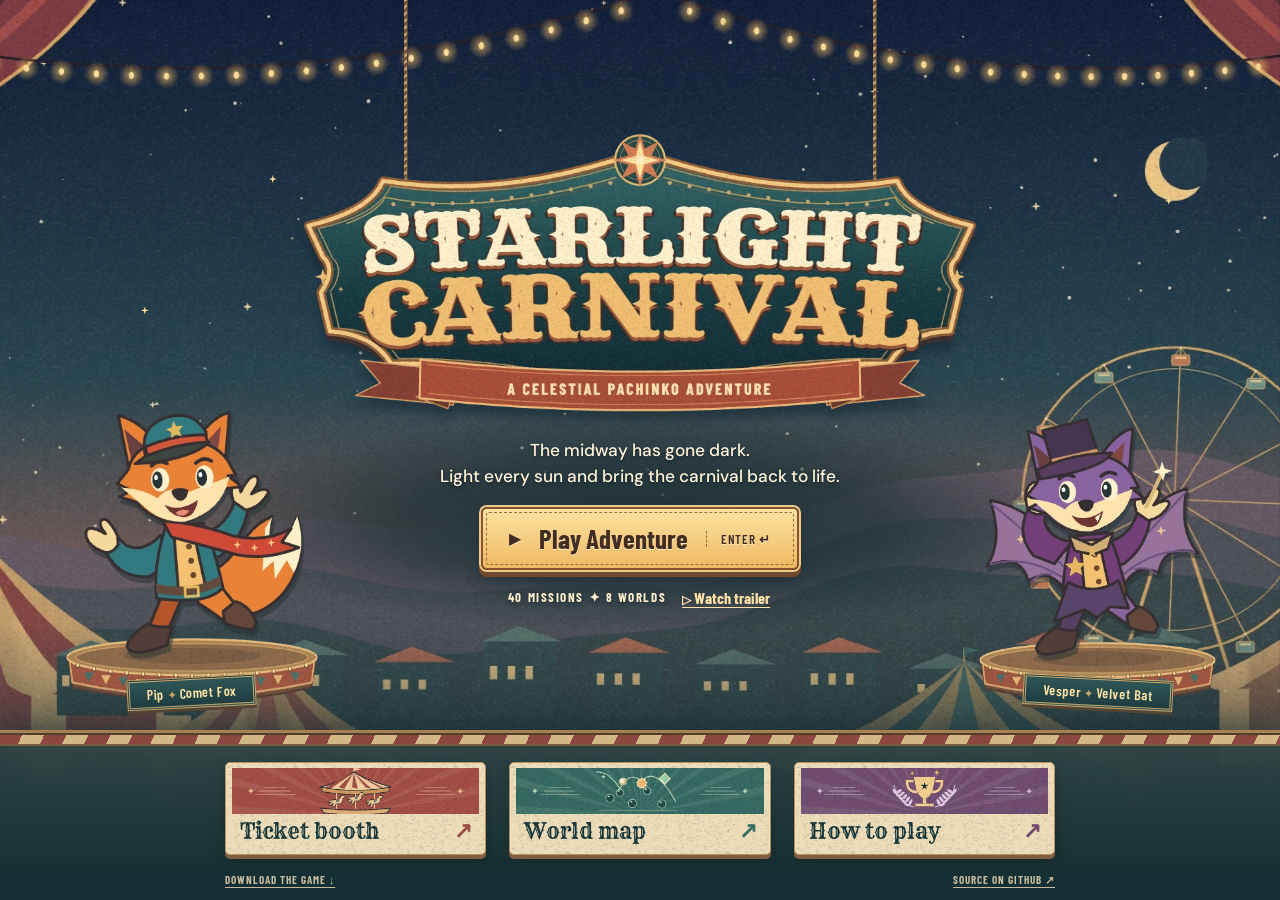
==== commit cb2fd3a4: "Bring the eight attractions to life and tune the full campaign" ====
--- a/index.html
+++ b/index.html
@@ -27,8 +27,8 @@
       href="https://fonts.googleapis.com/css2?family=Barlow+Condensed:wght@500;600;700;800&family=DM+Sans:wght@400;500;600;700&family=Rye&display=swap"
       rel="stylesheet"
     />
-    <link rel="stylesheet" href="./assets/midway.css?v=entrance-2" />
-    <script defer src="./assets/midway.js?v=entrance-2"></script>
+    <link rel="stylesheet" href="./assets/midway.css?v=encore-1" />
+    <script defer src="./assets/midway.js?v=encore-1"></script>
   </head>
 
   <body>
@@ -62,7 +62,15 @@
                 ><span id="adventure-label">Play Adventure</span
                 ><kbd aria-hidden="true">Enter ↵</kbd></a
               >
-              <small id="progress">40 missions <b>✦</b> 8 worlds</small>
+              <div class="showtimes">
+                <small id="progress">40 missions <b>✦</b> 8 worlds</small>
+                <a
+                  id="watch-film"
+                  href="./assets/midway/opening-night.mp4"
+                  aria-haspopup="dialog"
+                  ><span aria-hidden="true">▷</span> Watch trailer</a
+                >
+              </div>
             </div>
           </div>
           <a
@@ -116,7 +124,8 @@
             >
           </nav>
           <div class="sill">
-            <span>Free browser game</span
+            <a href="./play/index.html" download="Starlight-Carnival.html"
+              >Download the game ↓</a
             ><a href="https://github.com/nearbycoder/starlight-carnival"
               >Source on GitHub ↗</a
             >
@@ -166,7 +175,10 @@
                 height="88"
                 alt=""
               /><span>Score Attack</span>
-              <p>Take six pearls onto one board and chase your local best.</p>
+              <p>
+                Start with six pearls. Earn more through play and chase the
+                board’s local top five.
+              </p>
               <strong>Chase a score ↗</strong></a
             >
             <a href="./play/index.html?mode=seeded" style="--stripe: #9b7137"
@@ -604,17 +616,32 @@
               <div class="frame-top">
                 <span>Clockwork Arcade</span><span>World 03</span>
               </div>
-              <img
-                src="./assets/midway/multiball.webp"
-                width="1080"
-                height="675"
-                loading="lazy"
-                alt="Three glowing pearls fall through the clockwork board after Tiko activates Split Spark."
-              />
+              <video
+                controls
+                playsinline
+                preload="none"
+                data-poster="./assets/midway/multiball.webp"
+                width="1152"
+                height="720"
+                aria-label="A complete Twin Engines shot with Tiko"
+              >
+                <source
+                  src="./assets/midway/twin-engines.mp4"
+                  type="video/mp4"
+                />
+                <track
+                  kind="captions"
+                  src="./assets/midway/twin-engines.vtt"
+                  srclang="en"
+                  label="English"
+                />
+                <a href="./assets/midway/twin-engines.mp4">Watch the shot</a>
+              </video>
               <figcaption>
-                <span>Tiko’s Split Spark</span
-                ><a href="./play/index.html?mode=free-play&amp;world=3"
-                  >Try this world ↗</a
+                <span>Tiko’s Split Spark</span>
+                <a
+                  href="./play/index.html?mode=free-play&amp;mission=13&amp;performer=tiko"
+                  >Play Twin Engines ↗</a
                 >
               </figcaption>
             </figure>
@@ -624,12 +651,15 @@
             <p>
               <b>Mouse</b> Move to aim and click to fire. <b>Keyboard</b> Use
               the arrow keys to aim, Shift for fine adjustments and Space to
-              fire. <b>Touch</b> Drag to aim, then tap Fire.
+              fire. Press I to read your aim and F to follow a shot at double
+              speed. <b>Touch</b> Drag to aim, then tap Fire.
             </p>
             <p>
-              Escape pauses the game. Open the gear for graphics quality,
-              high-contrast aim, reduced motion and separate music and effects
-              volumes. Campaign progress and records save in this browser.
+              Escape pauses the game. M toggles sound. Open the gear for
+              graphics quality, high-contrast aim, reduced motion and separate
+              music and effects volumes. Adventure saves after each settled
+              shot. Select the score during play to see where your points came
+              from.
             </p>
           </details>
           <a class="guide-play" href="./play/index.html?mode=adventure"
@@ -638,5 +668,40 @@
         </div>
       </section>
     </main>
+    <dialog id="screening" aria-labelledby="screening-title">
+      <header class="screening-head">
+        <h2 id="screening-title">Opening Night</h2>
+        <button
+          type="button"
+          id="close-film"
+          autofocus
+          aria-label="Close trailer"
+        >
+          Close <span aria-hidden="true">×</span>
+        </button>
+      </header>
+      <video
+        id="trailer"
+        controls
+        playsinline
+        preload="none"
+        data-poster="./assets/midway/opening-night.webp"
+        width="1152"
+        height="720"
+        aria-label="Starlight Carnival gameplay trailer"
+      >
+        <source src="./assets/midway/opening-night.mp4" type="video/mp4" />
+        <track
+          kind="captions"
+          src="./assets/midway/opening-night.vtt"
+          srclang="en"
+          label="English"
+        />
+      </video>
+      <footer>
+        <span>Eight performers on the midway</span
+        ><a href="./play/index.html?mode=adventure">Play Adventure ↗</a>
+      </footer>
+    </dialog>
   </body>
 </html>
--- a/assets/midway.css
+++ b/assets/midway.css
@@ -667,7 +667,9 @@
   color: #dbbf89;
   font-size: 11px;
 }
-.game-card > img {
+.game-card > video {
+  display: block;
+  background: #172b30;
   width: 100%;
   height: auto;
 }
@@ -967,3 +969,89 @@
     animation: none;
   }
 }
+
+.showtimes {
+  display: flex;
+  align-items: center;
+  justify-content: center;
+  flex-wrap: wrap;
+  gap: 3px 14px;
+  margin-top: 15px;
+}
+.showtimes #progress {
+  margin: 0;
+}
+#watch-film {
+  color: #ffe1a5;
+  font: 700 16px var(--cond);
+  text-underline-offset: 3px;
+  white-space: nowrap;
+  padding: 3px 2px;
+}
+#watch-film span {
+  font-size: 0.78em;
+}
+#screening {
+  margin: auto;
+  padding: 0;
+  width: min(920px, 94vw, calc((100dvh - 105px) * 1.6));
+  max-height: 96dvh;
+  color: var(--cream);
+  background: #193638 url(midway/stock.webp);
+  border: 3px double #c7a46a;
+  border-radius: 6px;
+  box-shadow: 0 17px 80px #07191cd9;
+}
+#screening::backdrop {
+  background: #07171bed;
+}
+#screening video {
+  display: block;
+  width: 100%;
+  height: auto;
+  background: #112b31;
+}
+.screening-head,
+#screening footer {
+  display: flex;
+  align-items: center;
+  justify-content: space-between;
+  gap: 12px;
+  padding: 10px 16px;
+}
+.screening-head h2 {
+  margin: 0;
+  font: 400 clamp(17px, 3.2vw, 25px) var(--display);
+  color: #f6e0b3;
+}
+.screening-head button {
+  color: #fae7c2;
+  font: 600 16px var(--cond);
+  background: #28494c;
+  border: 1px solid #a78c64;
+  border-radius: 20px;
+  padding: 5px 11px;
+  cursor: pointer;
+}
+#screening footer {
+  border-top: 1px solid #b29161;
+  color: #dccba8;
+  font: 600 15px var(--cond);
+}
+#screening footer a {
+  color: #f5cf81;
+  text-underline-offset: 3px;
+}
+@media (max-width: 480px) {
+  .showtimes {
+    margin-top: 10px;
+    gap: 0 9px;
+  }
+  #watch-film {
+    font-size: 14px;
+  }
+  .screening-head,
+  #screening footer {
+    padding: 8px 10px;
+  }
+}
